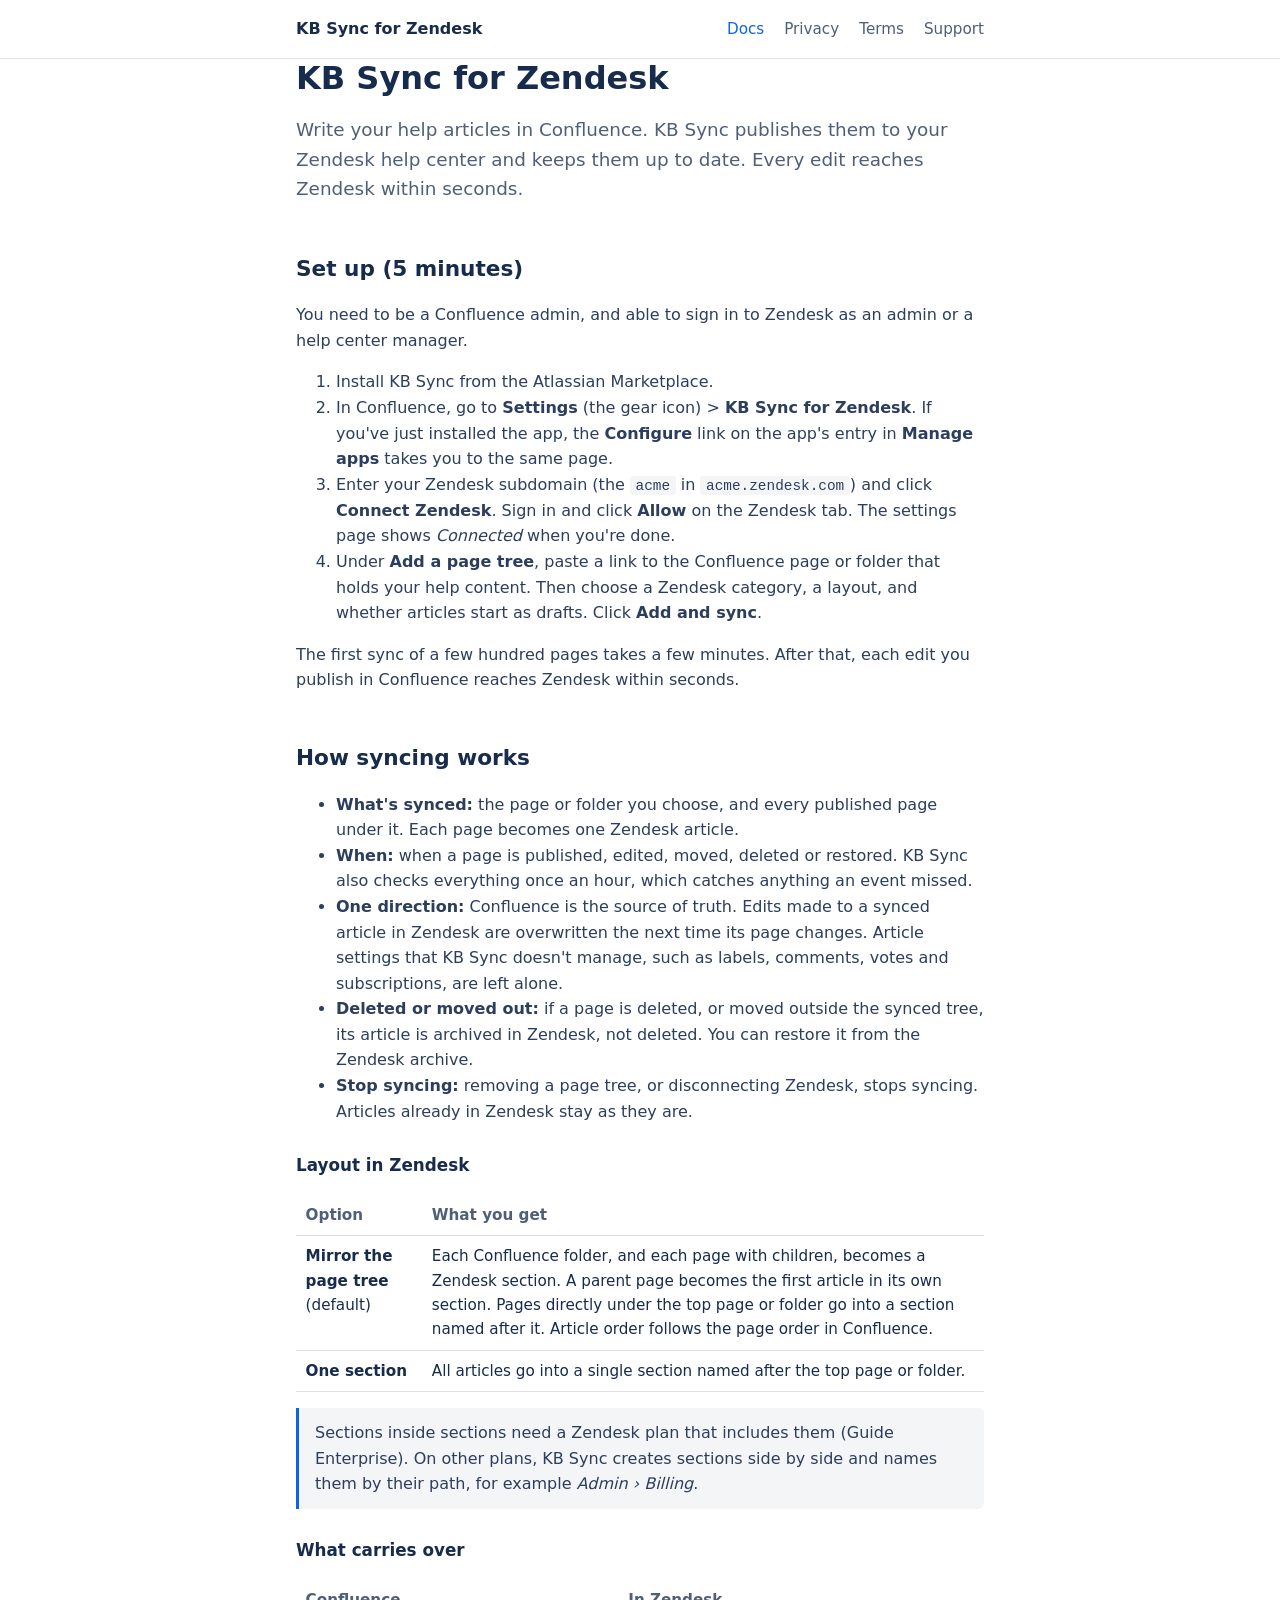
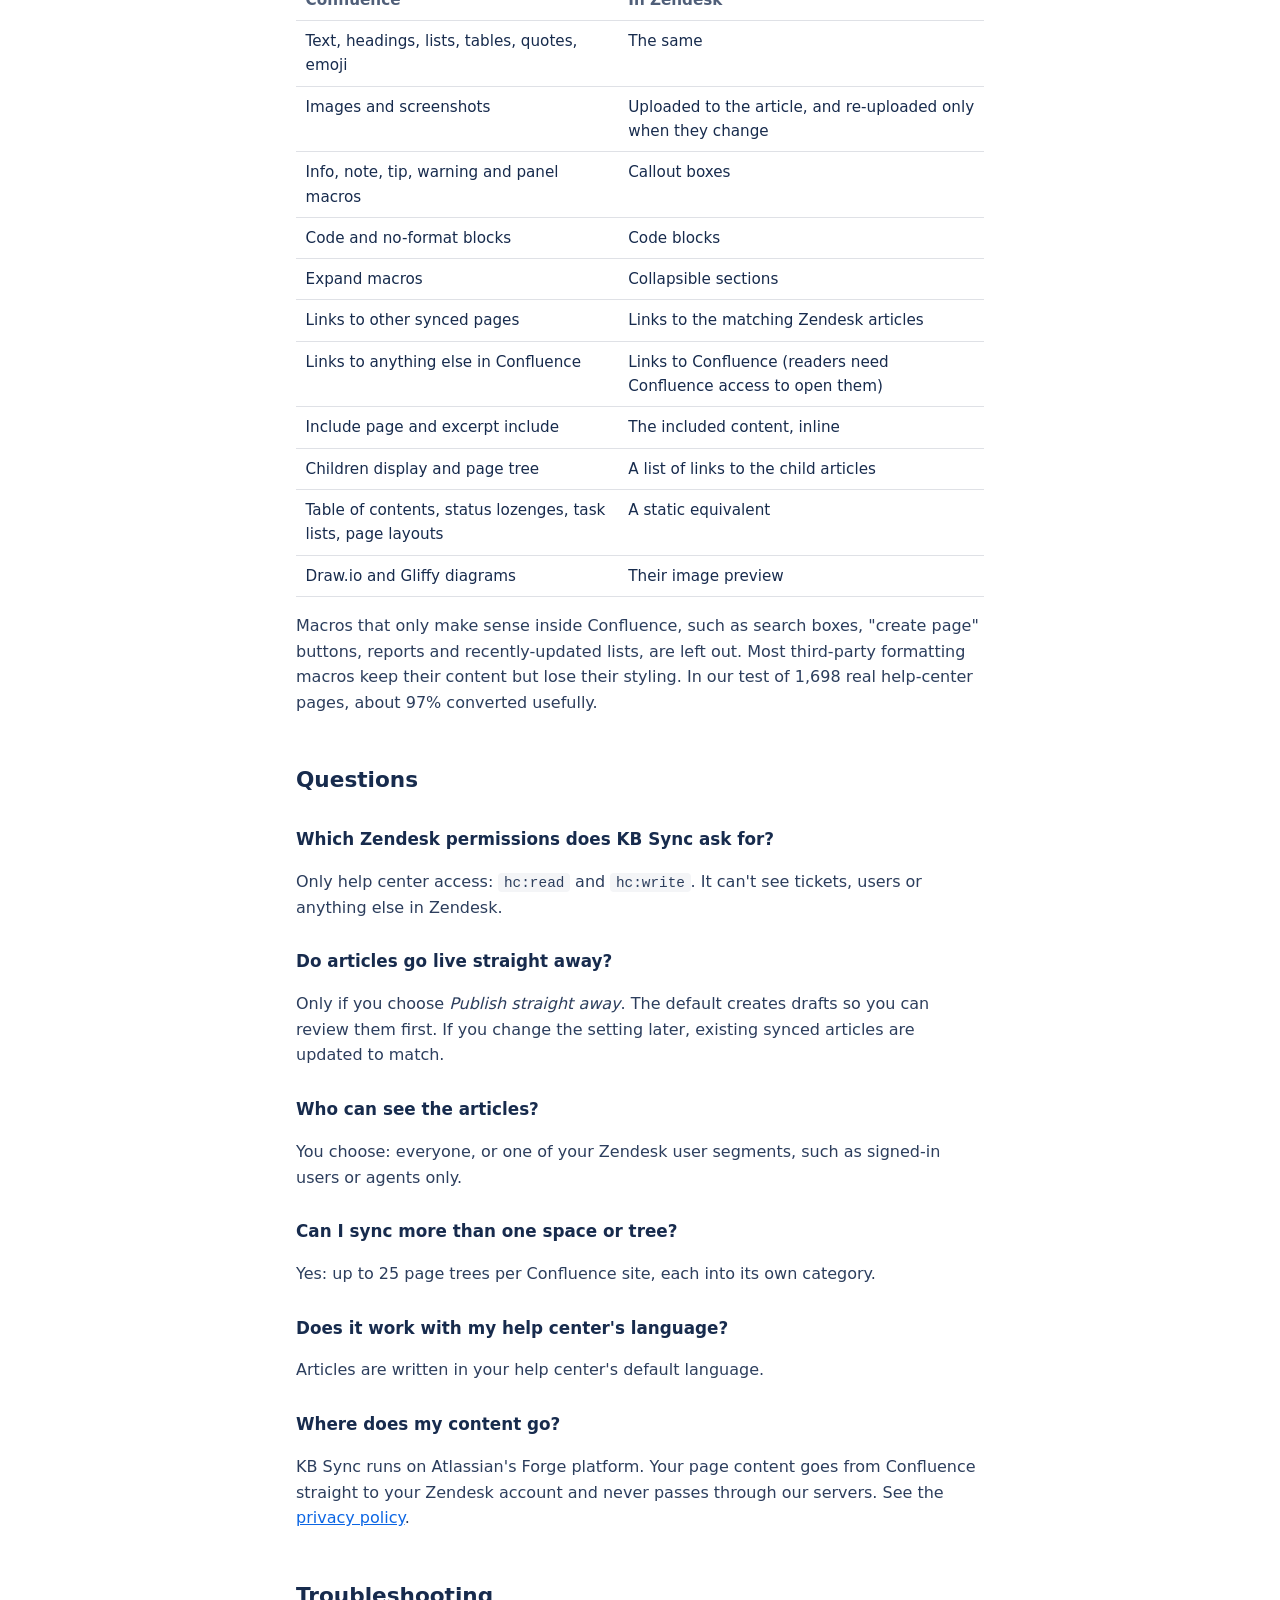
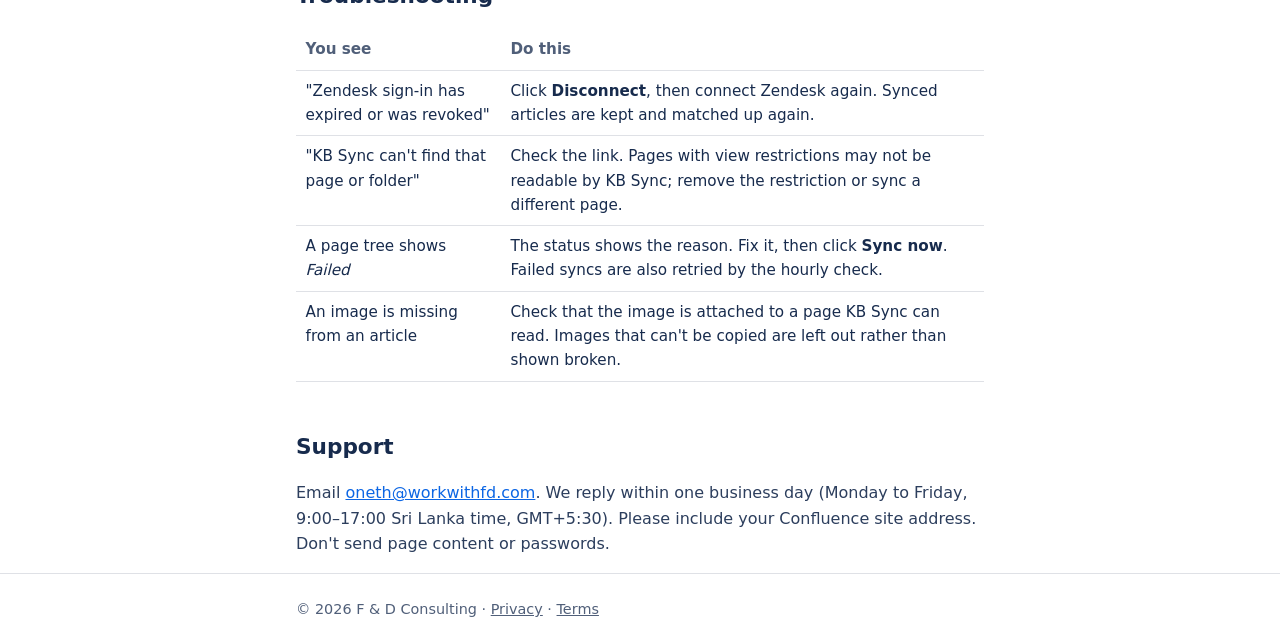
==== index.html @ 0a24b243 "KB Sync public pages: docs, privacy, terms, OAuth relay Co-Authored-By: Claude Opus 5.5 <noreply@ant" ====
<!doctype html>
<html lang="en">
<head>
<meta charset="utf-8">
<meta name="viewport" content="width=device-width,initial-scale=1">
<title>KB Sync for Zendesk: documentation</title>
<meta name="description" content="Publish Confluence pages to your Zendesk help center and keep them in sync automatically.">
<link rel="stylesheet" href="style.css">
</head>
<body>
<header><div class="wrap">
  <a class="brand" href="index.html">KB Sync for Zendesk</a>
  <nav><a href="index.html" aria-current="page">Docs</a><a href="privacy.html">Privacy</a><a href="terms.html">Terms</a><a href="#support">Support</a></nav>
</div></header>
<main class="wrap">
  <h1>KB Sync for Zendesk</h1>
  <p class="lede">Write your help articles in Confluence. KB Sync publishes them to your Zendesk help center and keeps them up to date. Every edit reaches Zendesk within seconds.</p>

  <h2 id="setup">Set up (5 minutes)</h2>
  <p>You need to be a Confluence admin, and able to sign in to Zendesk as an admin or a help center manager.</p>
  <ol>
    <li>Install KB Sync from the Atlassian Marketplace.</li>
    <li>In Confluence, go to <strong>Settings</strong> (the gear icon) &gt; <strong>KB Sync for Zendesk</strong>. If you've just installed the app, the <strong>Configure</strong> link on the app's entry in <strong>Manage apps</strong> takes you to the same page.</li>
    <li>Enter your Zendesk subdomain (the <code>acme</code> in <code>acme.zendesk.com</code>) and click <strong>Connect Zendesk</strong>. Sign in and click <strong>Allow</strong> on the Zendesk tab. The settings page shows <em>Connected</em> when you're done.</li>
    <li>Under <strong>Add a page tree</strong>, paste a link to the Confluence page or folder that holds your help content. Then choose a Zendesk category, a layout, and whether articles start as drafts. Click <strong>Add and sync</strong>.</li>
  </ol>
  <p>The first sync of a few hundred pages takes a few minutes. After that, each edit you publish in Confluence reaches Zendesk within seconds.</p>

  <h2 id="how">How syncing works</h2>
  <ul>
    <li><strong>What's synced:</strong> the page or folder you choose, and every published page under it. Each page becomes one Zendesk article.</li>
    <li><strong>When:</strong> when a page is published, edited, moved, deleted or restored. KB Sync also checks everything once an hour, which catches anything an event missed.</li>
    <li><strong>One direction:</strong> Confluence is the source of truth. Edits made to a synced article in Zendesk are overwritten the next time its page changes. Article settings that KB Sync doesn't manage, such as labels, comments, votes and subscriptions, are left alone.</li>
    <li><strong>Deleted or moved out:</strong> if a page is deleted, or moved outside the synced tree, its article is archived in Zendesk, not deleted. You can restore it from the Zendesk archive.</li>
    <li><strong>Stop syncing:</strong> removing a page tree, or disconnecting Zendesk, stops syncing. Articles already in Zendesk stay as they are.</li>
  </ul>

  <h3 id="layout">Layout in Zendesk</h3>
  <table>
    <tr><th>Option</th><th>What you get</th></tr>
    <tr><td><strong>Mirror the page tree</strong> (default)</td><td>Each Confluence folder, and each page with children, becomes a Zendesk section. A parent page becomes the first article in its own section. Pages directly under the top page or folder go into a section named after it. Article order follows the page order in Confluence.</td></tr>
    <tr><td><strong>One section</strong></td><td>All articles go into a single section named after the top page or folder.</td></tr>
  </table>
  <p class="note">Sections inside sections need a Zendesk plan that includes them (Guide Enterprise). On other plans, KB Sync creates sections side by side and names them by their path, for example <em>Admin › Billing</em>.</p>

  <h3 id="content">What carries over</h3>
  <table>
    <tr><th>Confluence</th><th>In Zendesk</th></tr>
    <tr><td>Text, headings, lists, tables, quotes, emoji</td><td>The same</td></tr>
    <tr><td>Images and screenshots</td><td>Uploaded to the article, and re-uploaded only when they change</td></tr>
    <tr><td>Info, note, tip, warning and panel macros</td><td>Callout boxes</td></tr>
    <tr><td>Code and no-format blocks</td><td>Code blocks</td></tr>
    <tr><td>Expand macros</td><td>Collapsible sections</td></tr>
    <tr><td>Links to other synced pages</td><td>Links to the matching Zendesk articles</td></tr>
    <tr><td>Links to anything else in Confluence</td><td>Links to Confluence (readers need Confluence access to open them)</td></tr>
    <tr><td>Include page and excerpt include</td><td>The included content, inline</td></tr>
    <tr><td>Children display and page tree</td><td>A list of links to the child articles</td></tr>
    <tr><td>Table of contents, status lozenges, task lists, page layouts</td><td>A static equivalent</td></tr>
    <tr><td>Draw.io and Gliffy diagrams</td><td>Their image preview</td></tr>
  </table>
  <p>Macros that only make sense inside Confluence, such as search boxes, "create page" buttons, reports and recently-updated lists, are left out. Most third-party formatting macros keep their content but lose their styling. In our test of 1,698 real help-center pages, about 97% converted usefully.</p>

  <h2 id="faq">Questions</h2>
  <h3>Which Zendesk permissions does KB Sync ask for?</h3>
  <p>Only help center access: <code>hc:read</code> and <code>hc:write</code>. It can't see tickets, users or anything else in Zendesk.</p>
  <h3>Do articles go live straight away?</h3>
  <p>Only if you choose <em>Publish straight away</em>. The default creates drafts so you can review them first. If you change the setting later, existing synced articles are updated to match.</p>
  <h3>Who can see the articles?</h3>
  <p>You choose: everyone, or one of your Zendesk user segments, such as signed-in users or agents only.</p>
  <h3>Can I sync more than one space or tree?</h3>
  <p>Yes: up to 25 page trees per Confluence site, each into its own category.</p>
  <h3>Does it work with my help center's language?</h3>
  <p>Articles are written in your help center's default language.</p>
  <h3>Where does my content go?</h3>
  <p>KB Sync runs on Atlassian's Forge platform. Your page content goes from Confluence straight to your Zendesk account and never passes through our servers. See the <a href="privacy.html">privacy policy</a>.</p>

  <h2 id="troubleshooting">Troubleshooting</h2>
  <table>
    <tr><th>You see</th><th>Do this</th></tr>
    <tr><td>"Zendesk sign-in has expired or was revoked"</td><td>Click <strong>Disconnect</strong>, then connect Zendesk again. Synced articles are kept and matched up again.</td></tr>
    <tr><td>"KB Sync can't find that page or folder"</td><td>Check the link. Pages with view restrictions may not be readable by KB Sync; remove the restriction or sync a different page.</td></tr>
    <tr><td>A page tree shows <em>Failed</em></td><td>The status shows the reason. Fix it, then click <strong>Sync now</strong>. Failed syncs are also retried by the hourly check.</td></tr>
    <tr><td>An image is missing from an article</td><td>Check that the image is attached to a page KB Sync can read. Images that can't be copied are left out rather than shown broken.</td></tr>
  </table>

  <h2 id="support">Support</h2>
  <p>Email <a href="mailto:oneth@workwithfd.com">oneth@workwithfd.com</a>. We reply within one business day (Monday to Friday, 9:00–17:00 Sri Lanka time, GMT+5:30). Please include your Confluence site address. Don't send page content or passwords.</p>
</main>
<footer><div class="wrap">© 2026 F &amp; D Consulting · <a href="privacy.html">Privacy</a> · <a href="terms.html">Terms</a></div></footer>
</body>
</html>
---- style.css ----
:root { --ink: #172b4d; --muted: #505f79; --line: #dfe1e6; --accent: #0c66e4; --soft: #f4f5f7; }
* { box-sizing: border-box; }
body { margin: 0; font: 16px/1.6 system-ui, -apple-system, "Segoe UI", Roboto, sans-serif; color: var(--ink); }
header { border-bottom: 1px solid var(--line); }
header .wrap { display: flex; align-items: center; justify-content: space-between; gap: 1rem; padding-block: 1rem; }
header a.brand { font-weight: 700; color: var(--ink); text-decoration: none; }
nav a { color: var(--muted); text-decoration: none; margin-left: 1.25rem; font-size: .95rem; }
nav a:hover, nav a[aria-current] { color: var(--accent); }
.wrap { max-width: 46rem; margin: 0 auto; padding: 0 1.5rem; }
main { padding-block: 2.5rem 4rem; }
h1 { font-size: 2rem; line-height: 1.2; margin: 0 0 .75rem; }
h2 { font-size: 1.35rem; margin: 2.5rem 0 .75rem; padding-top: .5rem; }
h3 { font-size: 1.05rem; margin: 1.75rem 0 .5rem; }
p, li { color: #2c3e5d; }
.lede { font-size: 1.15rem; color: var(--muted); }
a { color: var(--accent); }
code { background: var(--soft); padding: .1rem .35rem; border-radius: 4px; font-size: .9em; }
table { border-collapse: collapse; width: 100%; margin: 1rem 0; font-size: .95rem; }
th, td { text-align: left; padding: .5rem .6rem; border-bottom: 1px solid var(--line); vertical-align: top; }
th { color: var(--muted); font-weight: 600; }
.note { background: var(--soft); border-left: 3px solid var(--accent); padding: .75rem 1rem; border-radius: 0 6px 6px 0; }
footer { border-top: 1px solid var(--line); color: var(--muted); font-size: .9rem; padding-block: 1.5rem; }
footer a { color: var(--muted); }
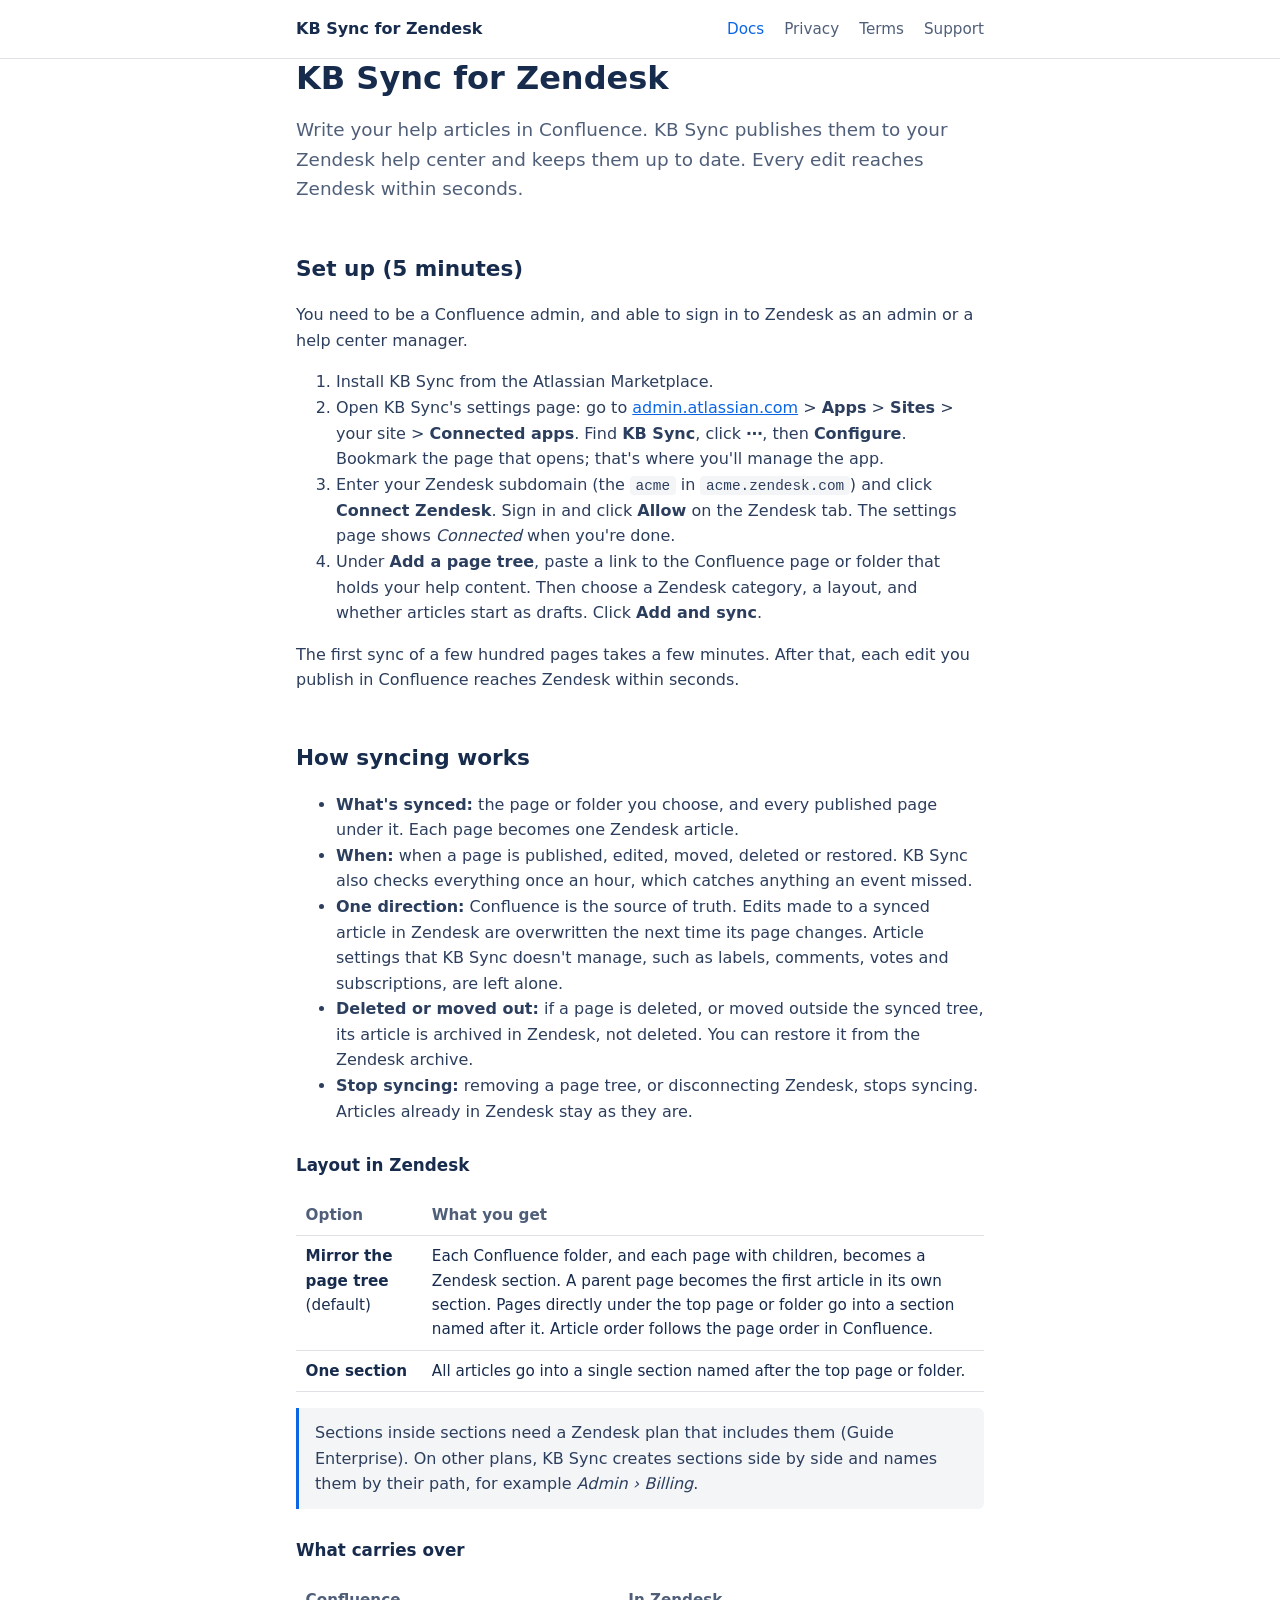
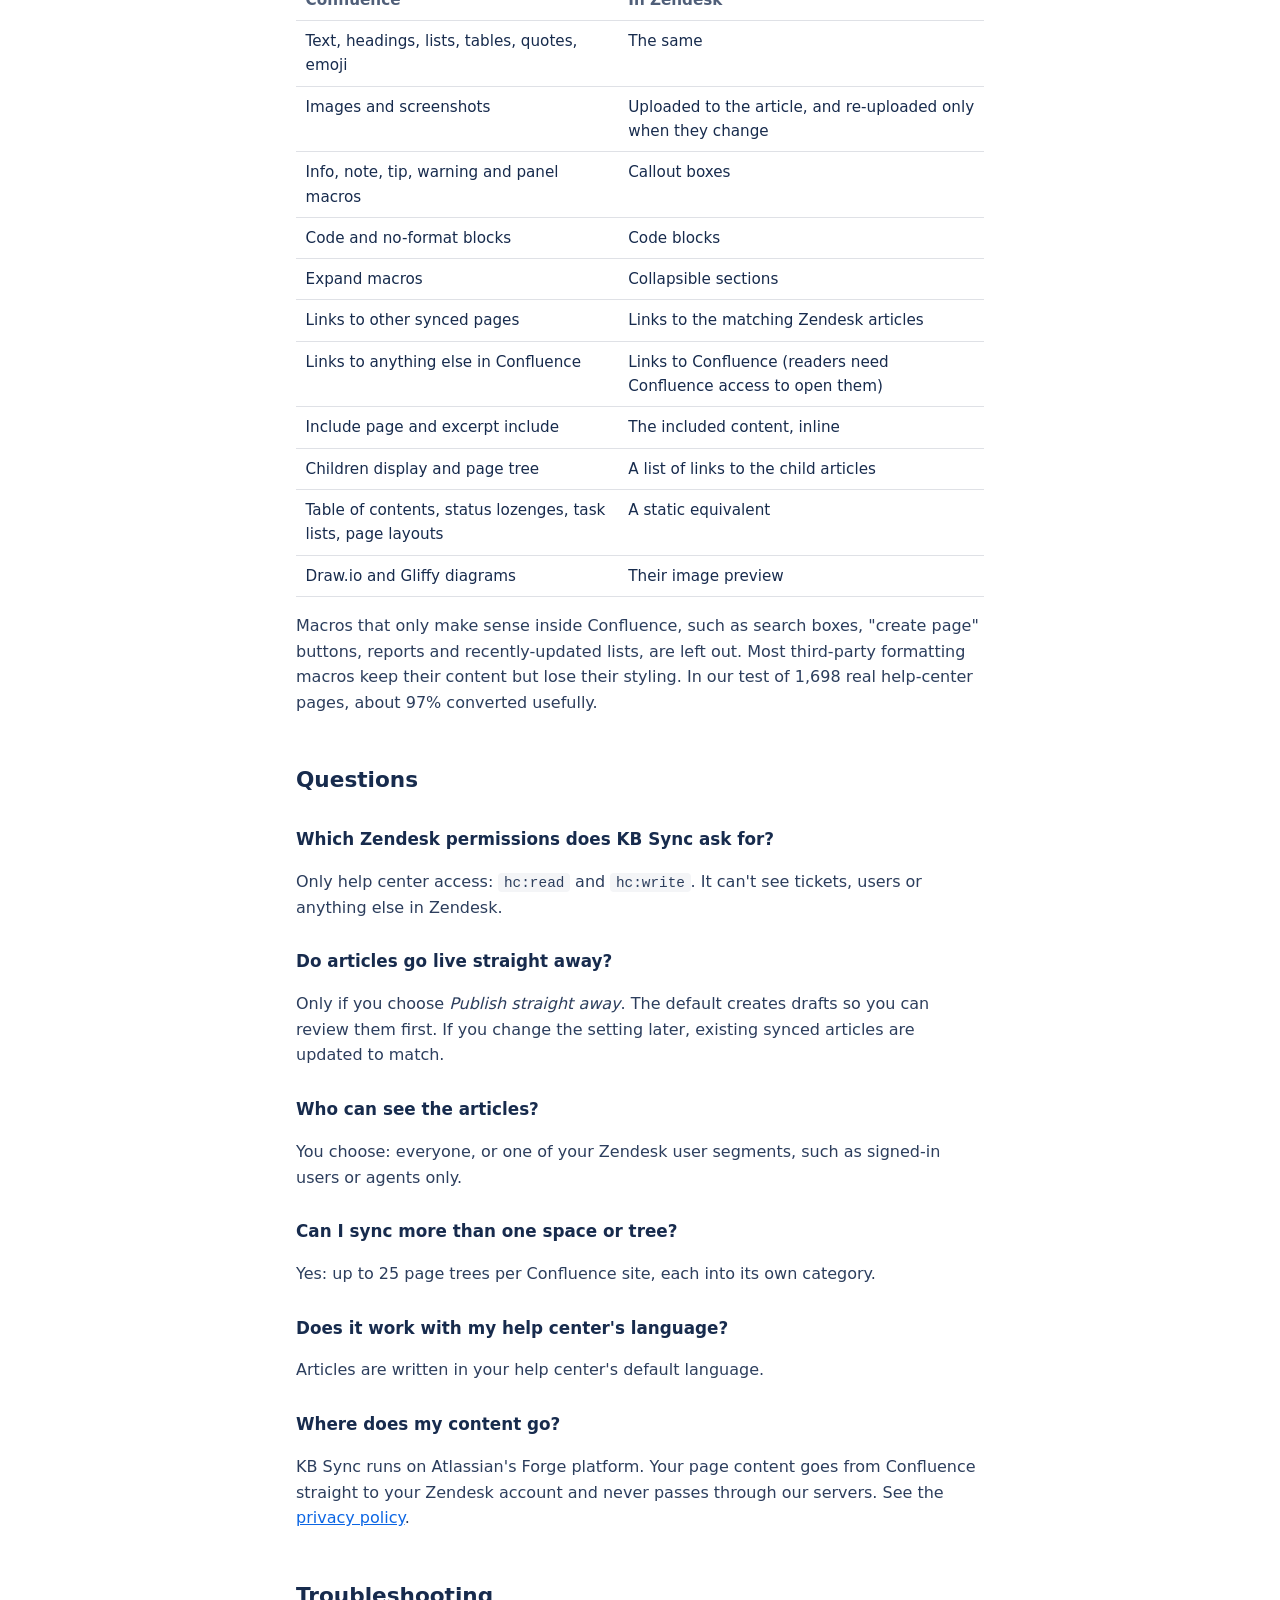
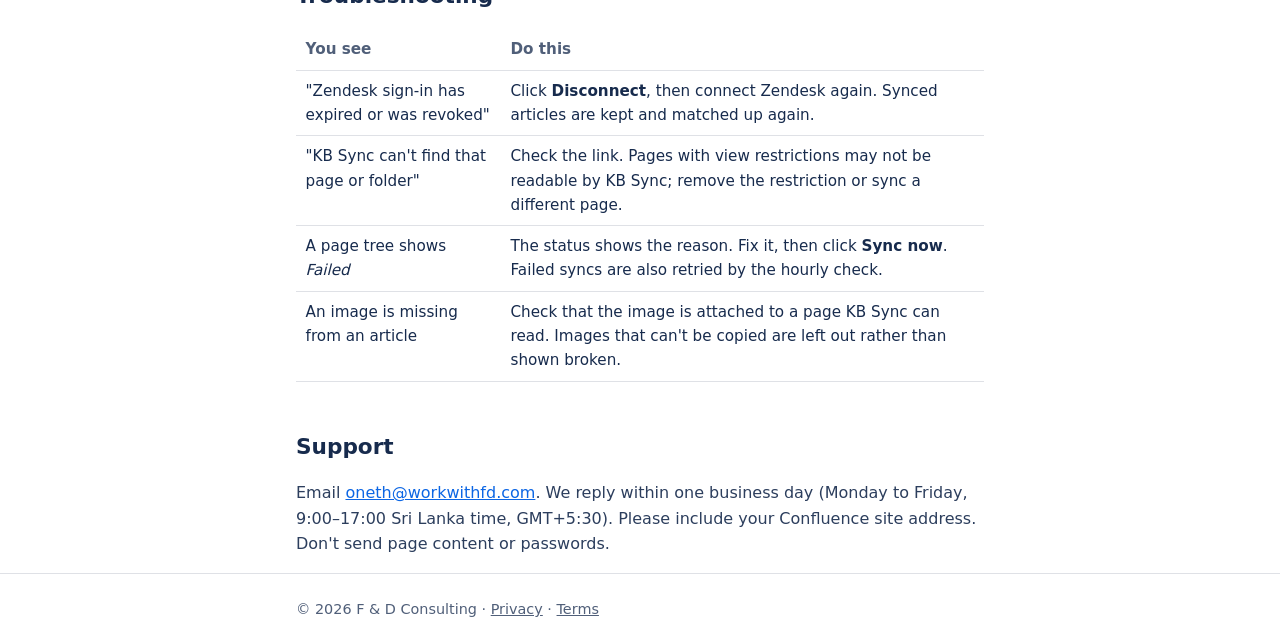
==== commit e9318427: "Docs: how to open the settings page (Connected apps > Configure) Co-Authored-By: Claude Opus 5.5 <no" ====
--- a/index.html
+++ b/index.html
@@ -20,7 +20,7 @@
   <p>You need to be a Confluence admin, and able to sign in to Zendesk as an admin or a help center manager.</p>
   <ol>
     <li>Install KB Sync from the Atlassian Marketplace.</li>
-    <li>In Confluence, go to <strong>Settings</strong> (the gear icon) &gt; <strong>KB Sync for Zendesk</strong>. If you've just installed the app, the <strong>Configure</strong> link on the app's entry in <strong>Manage apps</strong> takes you to the same page.</li>
+    <li>Open KB Sync's settings page: go to <a href="https://admin.atlassian.com">admin.atlassian.com</a> &gt; <strong>Apps</strong> &gt; <strong>Sites</strong> &gt; your site &gt; <strong>Connected apps</strong>. Find <strong>KB Sync</strong>, click <strong>⋯</strong>, then <strong>Configure</strong>. Bookmark the page that opens; that's where you'll manage the app.</li>
     <li>Enter your Zendesk subdomain (the <code>acme</code> in <code>acme.zendesk.com</code>) and click <strong>Connect Zendesk</strong>. Sign in and click <strong>Allow</strong> on the Zendesk tab. The settings page shows <em>Connected</em> when you're done.</li>
     <li>Under <strong>Add a page tree</strong>, paste a link to the Confluence page or folder that holds your help content. Then choose a Zendesk category, a layout, and whether articles start as drafts. Click <strong>Add and sync</strong>.</li>
   </ol>
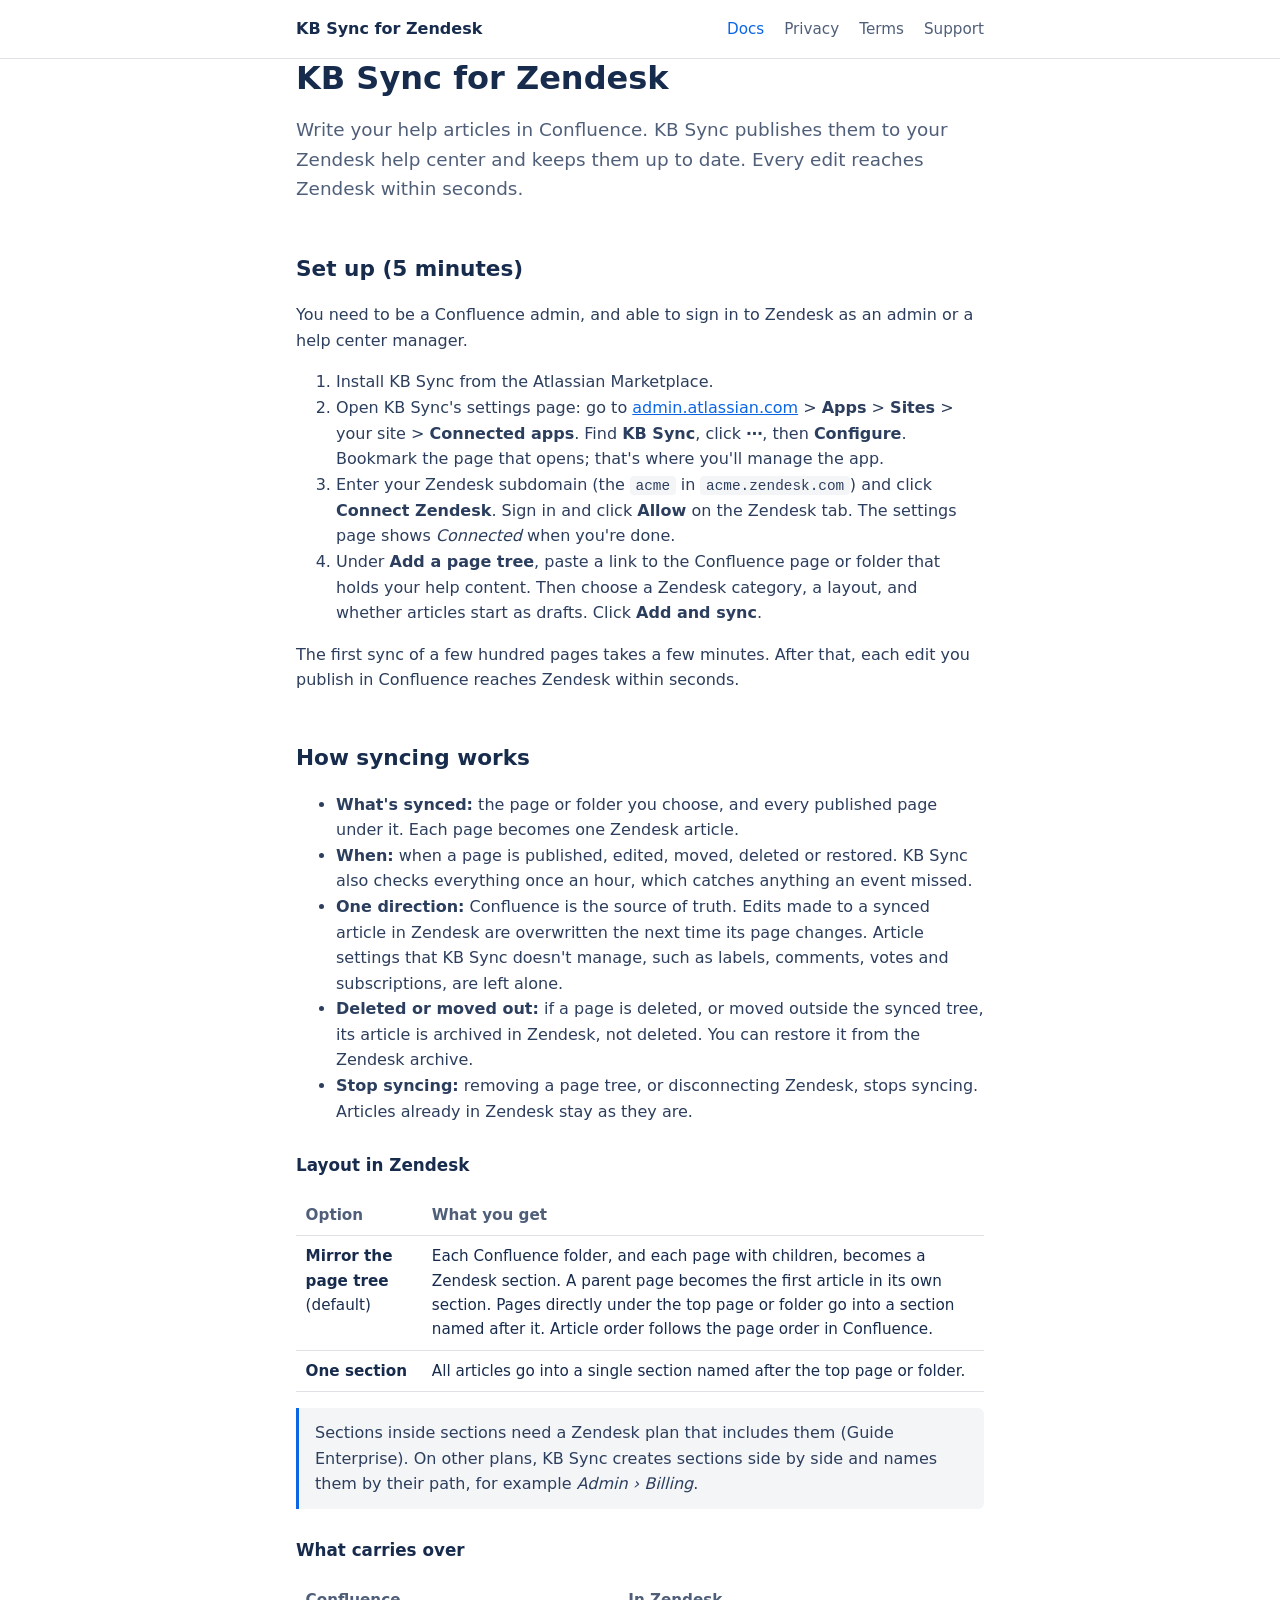
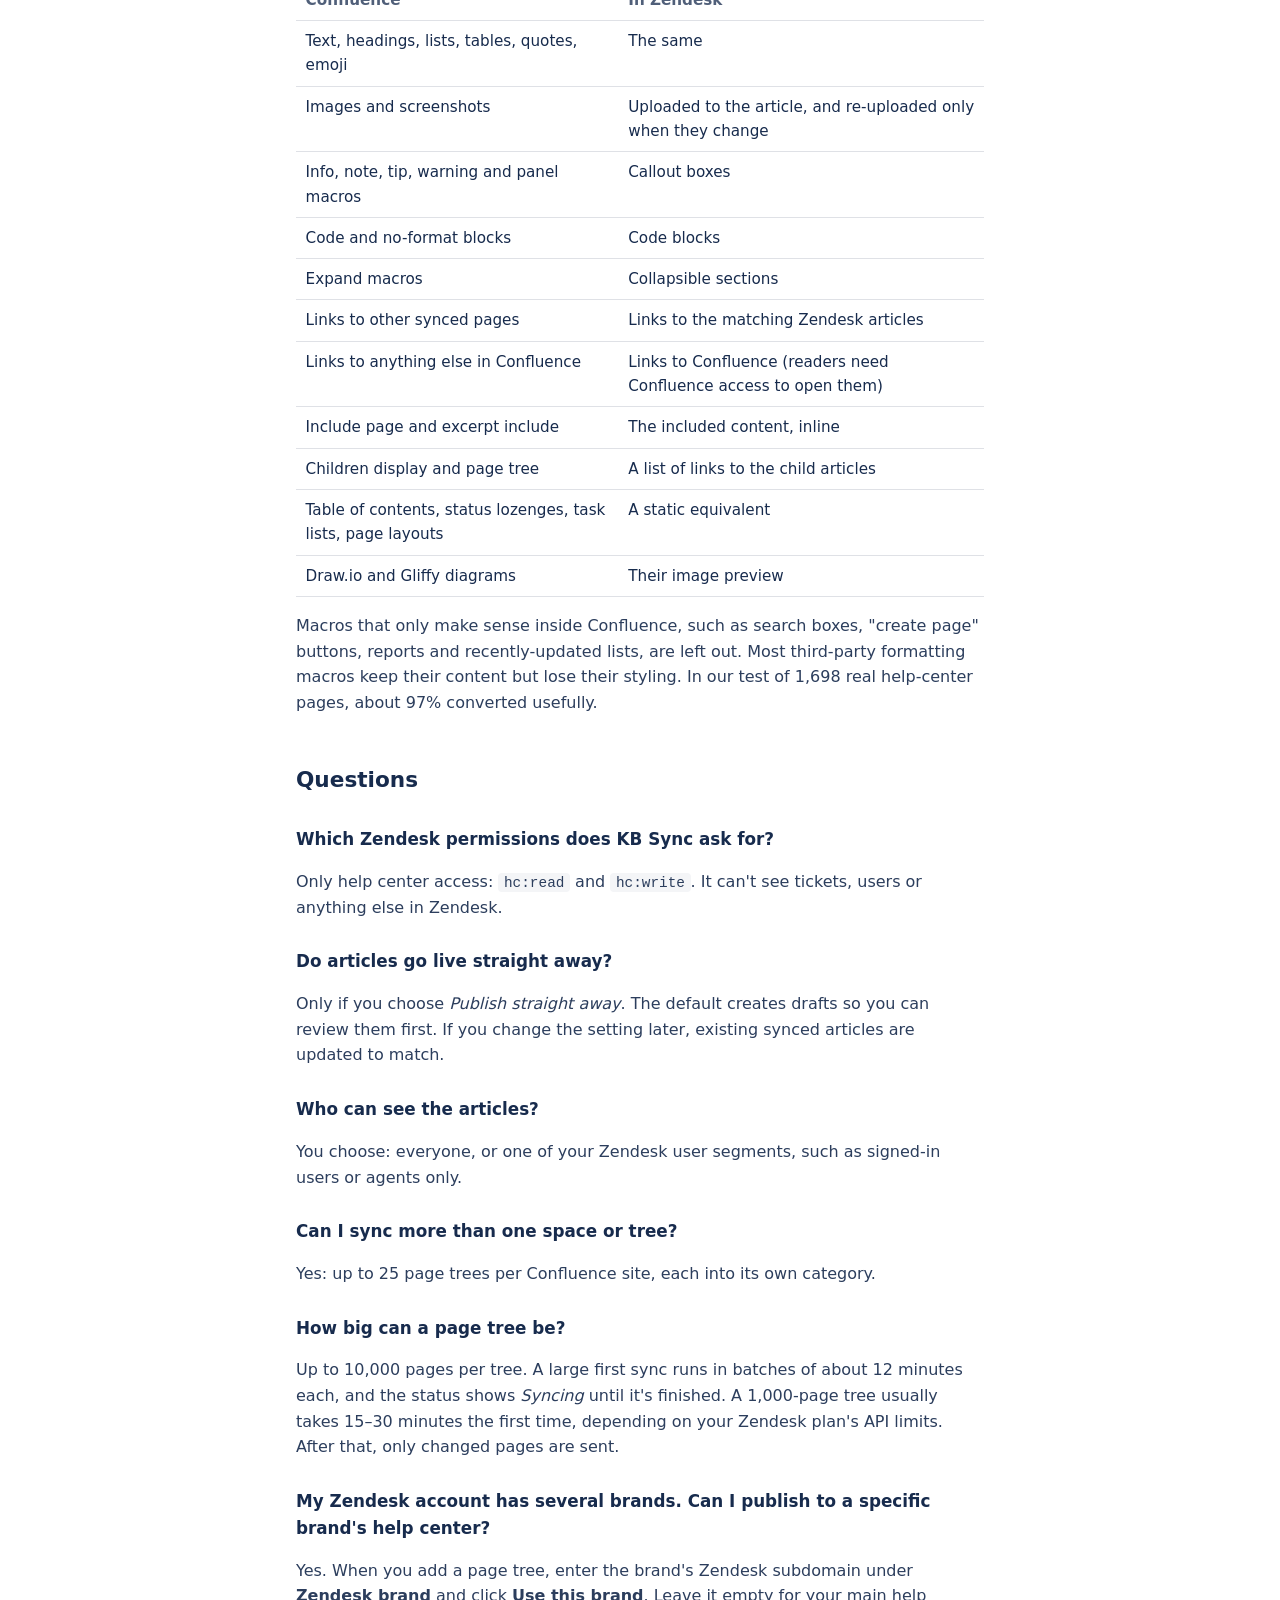
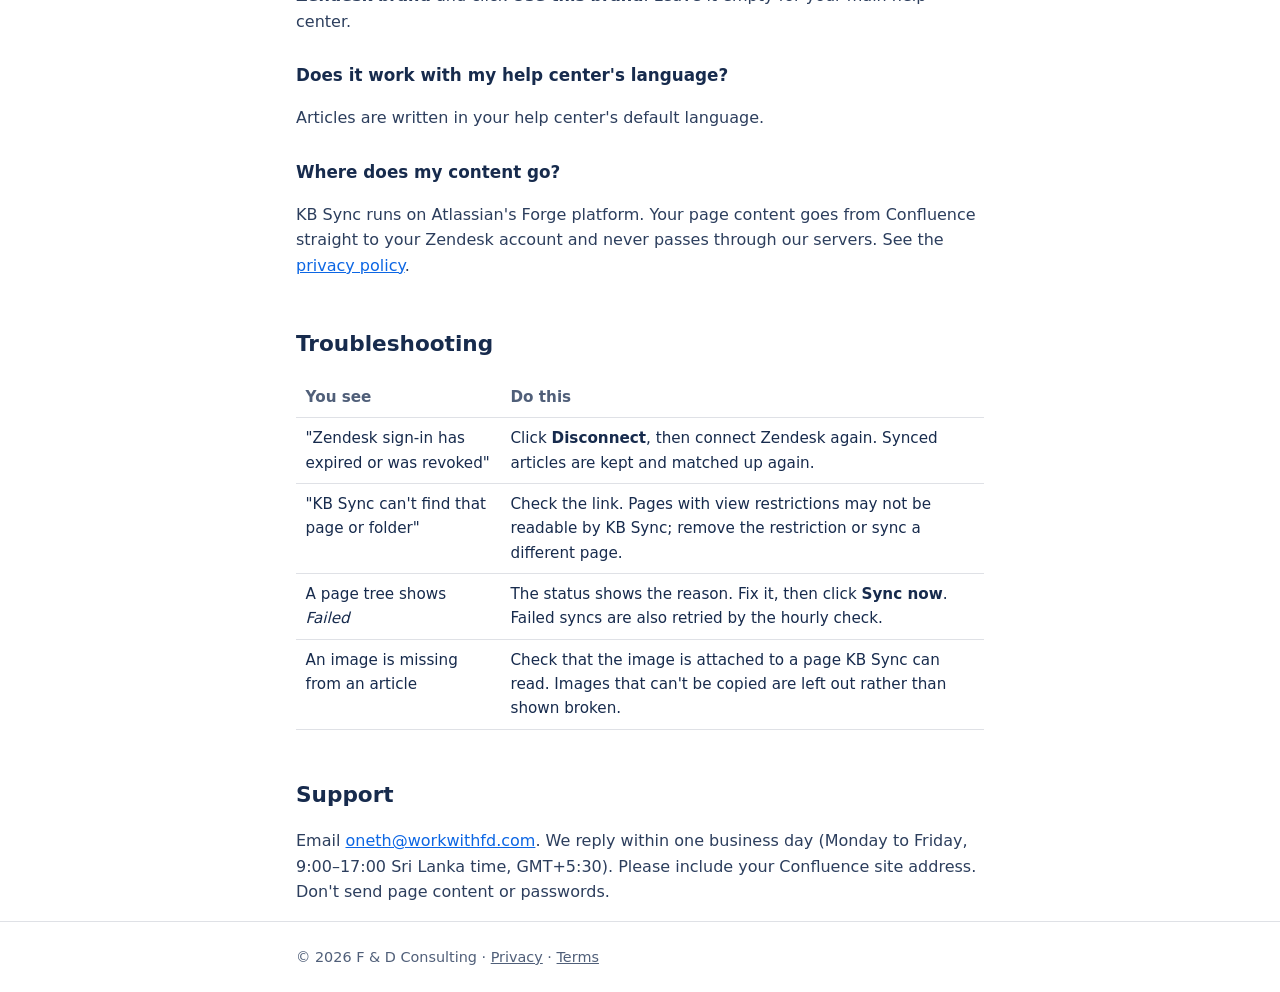
==== commit cd37625e: "Docs: limits and multi-brand Co-Authored-By: Claude Opus 5.5 <noreply@anthropic.com>" ====
--- a/index.html
+++ b/index.html
@@ -69,6 +69,10 @@
   <p>You choose: everyone, or one of your Zendesk user segments, such as signed-in users or agents only.</p>
   <h3>Can I sync more than one space or tree?</h3>
   <p>Yes: up to 25 page trees per Confluence site, each into its own category.</p>
+  <h3>How big can a page tree be?</h3>
+  <p>Up to 10,000 pages per tree. A large first sync runs in batches of about 12 minutes each, and the status shows <em>Syncing</em> until it's finished. A 1,000-page tree usually takes 15–30 minutes the first time, depending on your Zendesk plan's API limits. After that, only changed pages are sent.</p>
+  <h3>My Zendesk account has several brands. Can I publish to a specific brand's help center?</h3>
+  <p>Yes. When you add a page tree, enter the brand's Zendesk subdomain under <strong>Zendesk brand</strong> and click <strong>Use this brand</strong>. Leave it empty for your main help center.</p>
   <h3>Does it work with my help center's language?</h3>
   <p>Articles are written in your help center's default language.</p>
   <h3>Where does my content go?</h3>
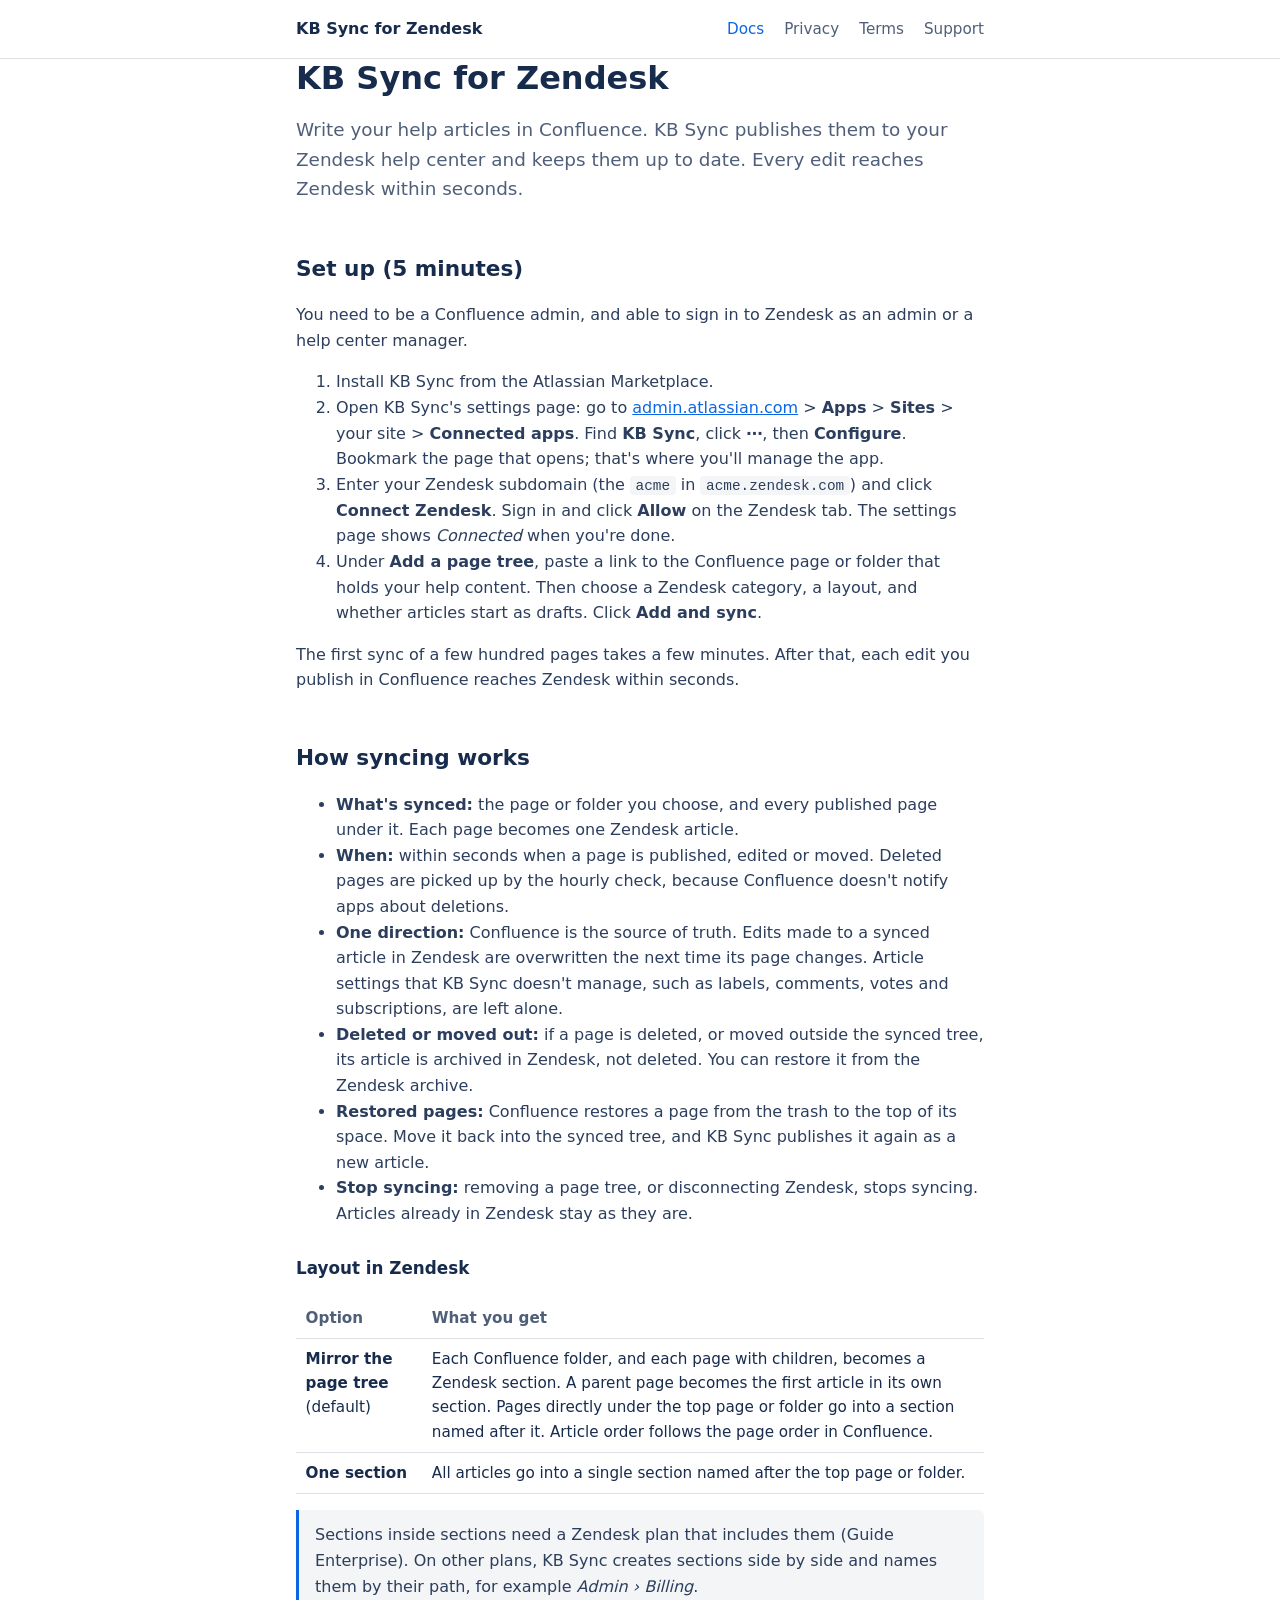
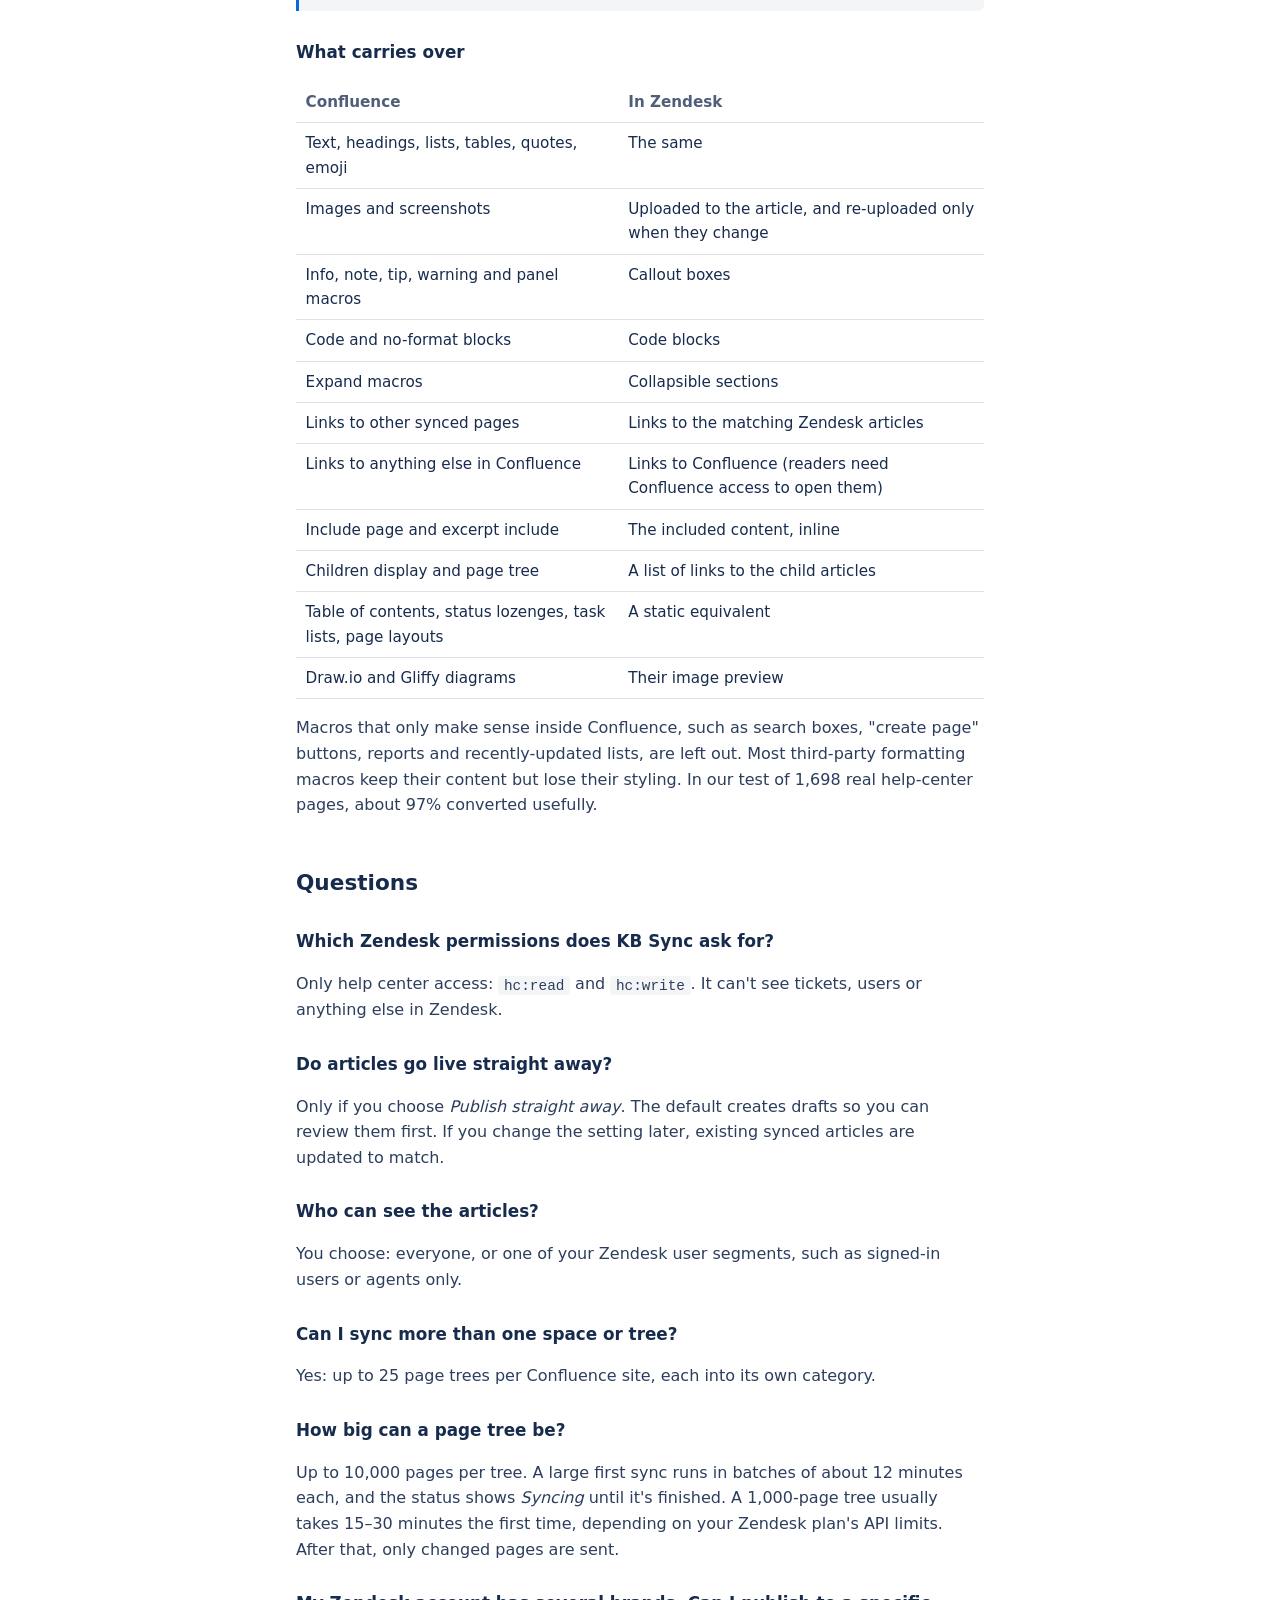
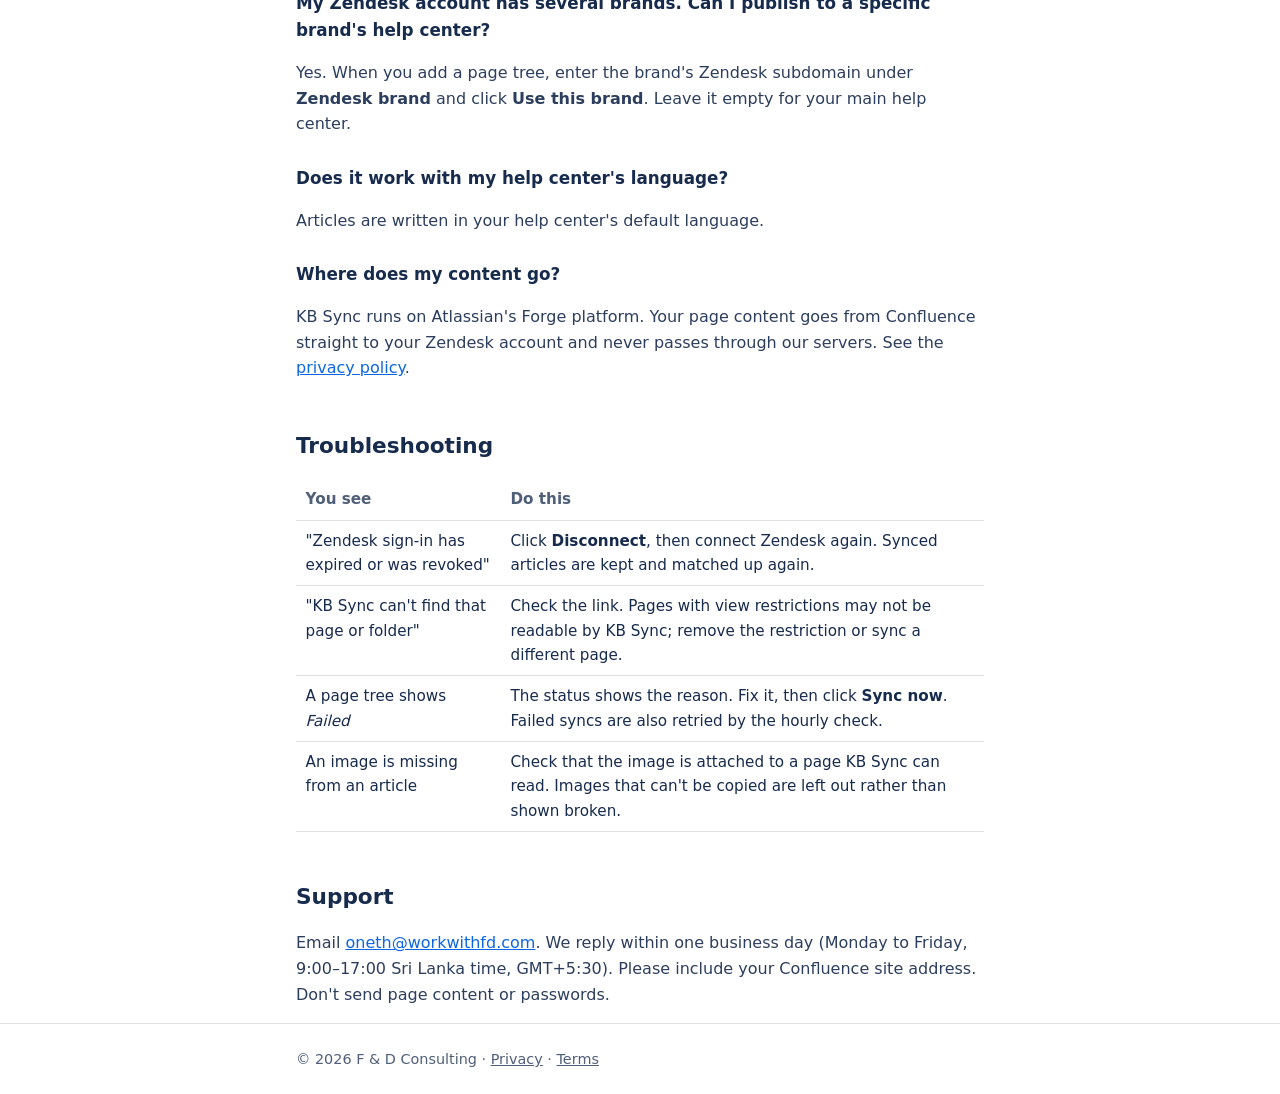
==== commit 10d8a01f: "Docs: how deletes and restores are handled Co-Authored-By: Claude Opus 5.5 <noreply@anthropic.com>" ====
--- a/index.html
+++ b/index.html
@@ -29,9 +29,10 @@
   <h2 id="how">How syncing works</h2>
   <ul>
     <li><strong>What's synced:</strong> the page or folder you choose, and every published page under it. Each page becomes one Zendesk article.</li>
-    <li><strong>When:</strong> when a page is published, edited, moved, deleted or restored. KB Sync also checks everything once an hour, which catches anything an event missed.</li>
+    <li><strong>When:</strong> within seconds when a page is published, edited or moved. Deleted pages are picked up by the hourly check, because Confluence doesn't notify apps about deletions.</li>
     <li><strong>One direction:</strong> Confluence is the source of truth. Edits made to a synced article in Zendesk are overwritten the next time its page changes. Article settings that KB Sync doesn't manage, such as labels, comments, votes and subscriptions, are left alone.</li>
     <li><strong>Deleted or moved out:</strong> if a page is deleted, or moved outside the synced tree, its article is archived in Zendesk, not deleted. You can restore it from the Zendesk archive.</li>
+    <li><strong>Restored pages:</strong> Confluence restores a page from the trash to the top of its space. Move it back into the synced tree, and KB Sync publishes it again as a new article.</li>
     <li><strong>Stop syncing:</strong> removing a page tree, or disconnecting Zendesk, stops syncing. Articles already in Zendesk stay as they are.</li>
   </ul>
 
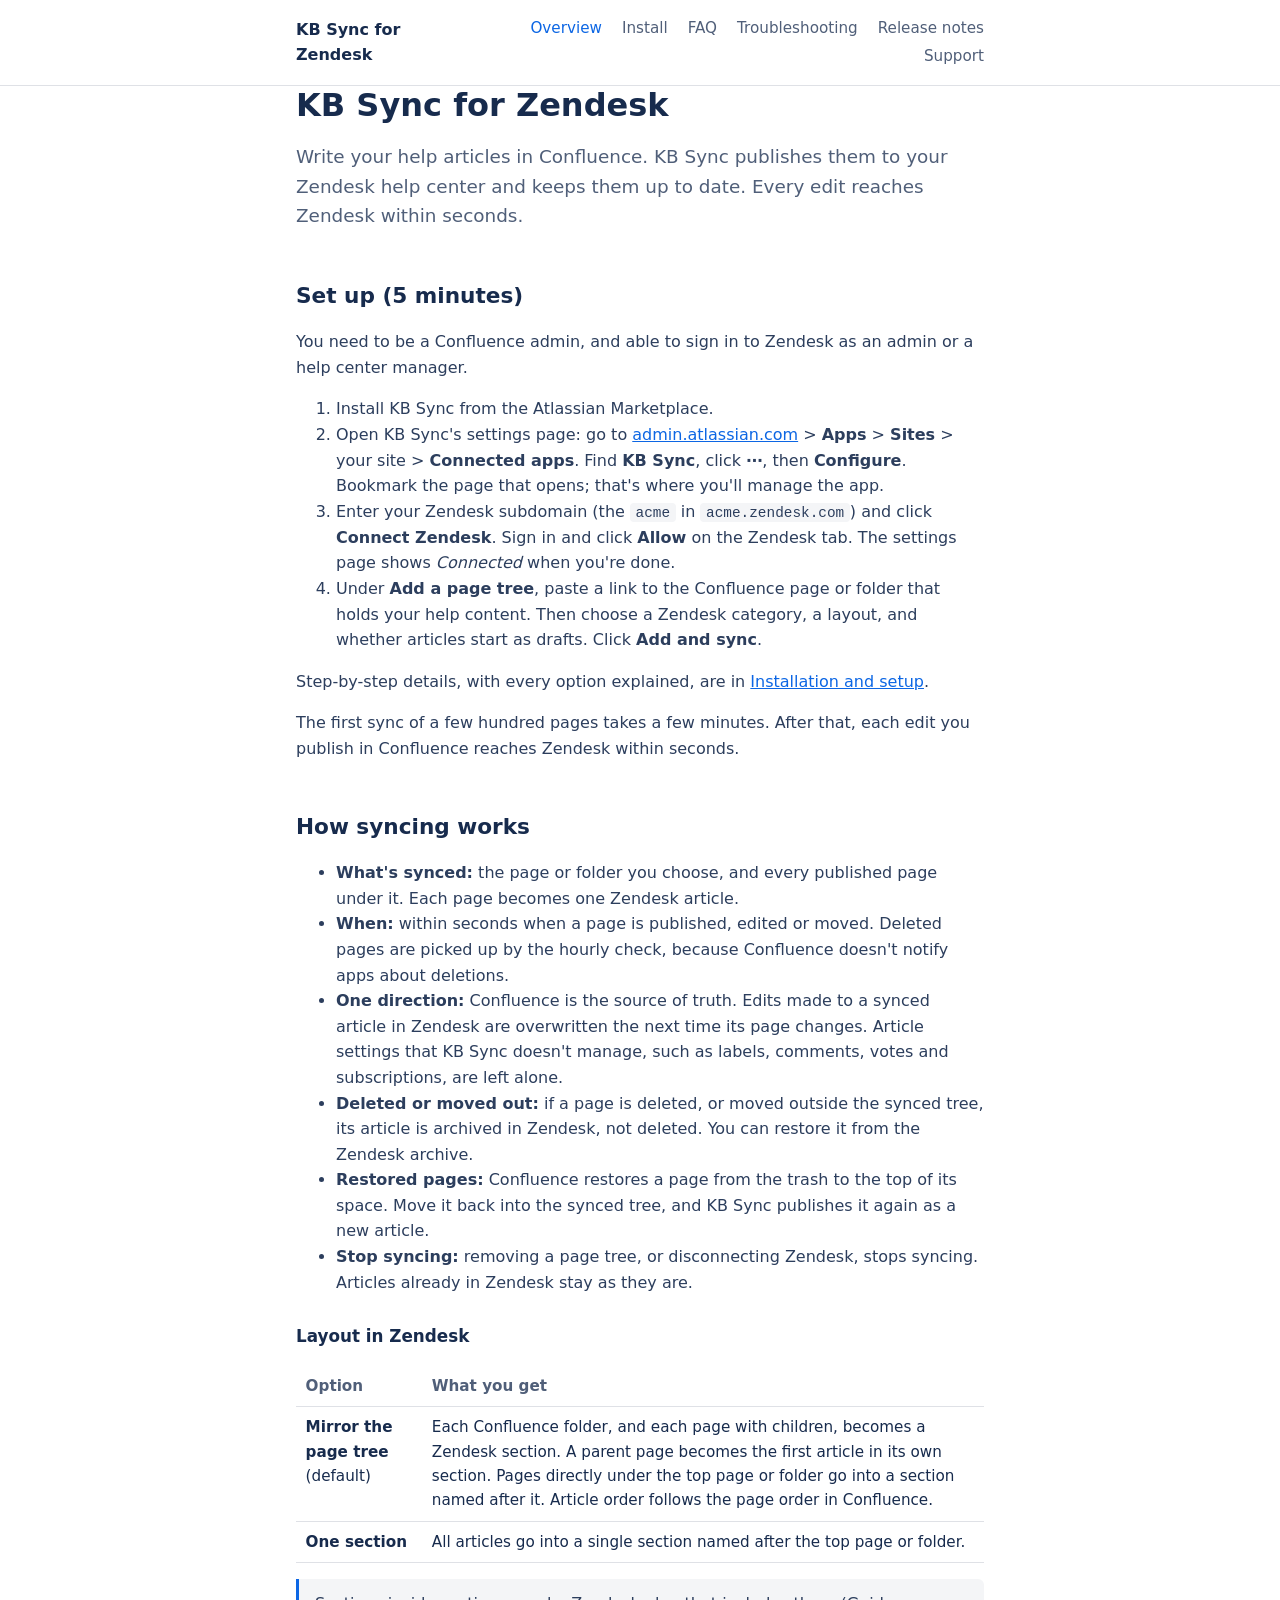
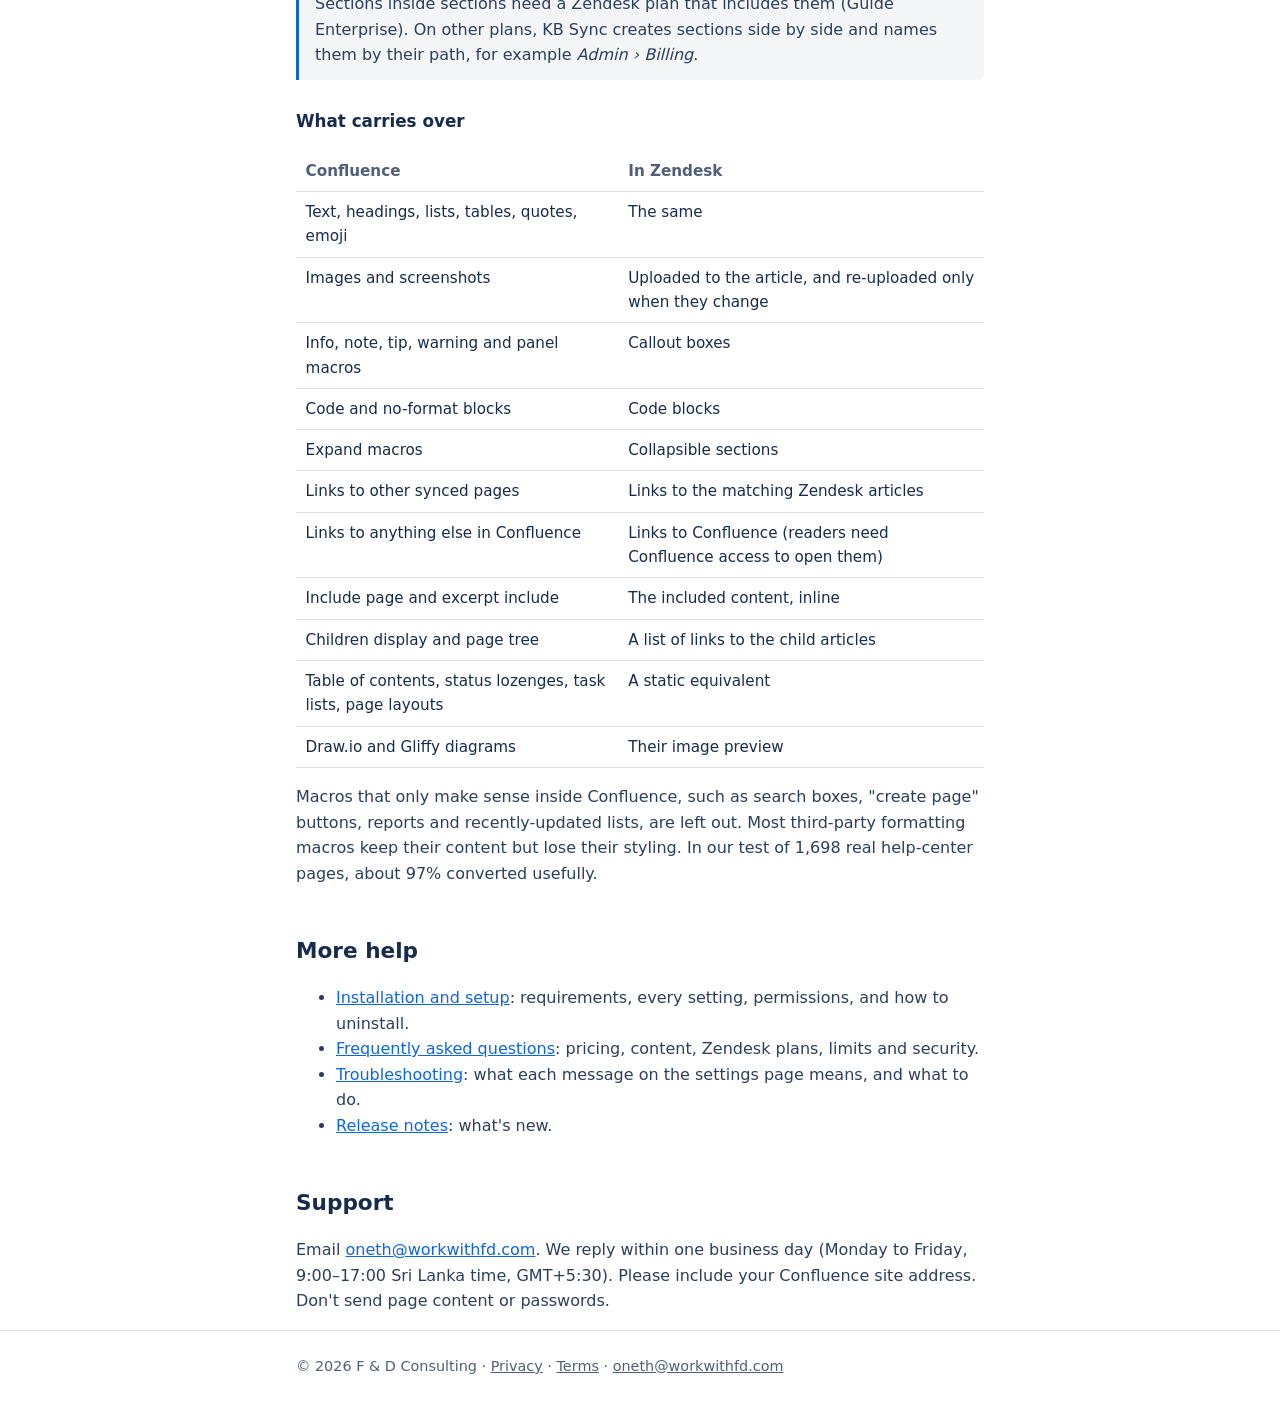
==== commit 1ac7b940: "Docs: installation, FAQ, troubleshooting and release notes pages Co-Authored-By: Claude Opus 5.5 <no" ====
--- a/index.html
+++ b/index.html
@@ -10,7 +10,7 @@
 <body>
 <header><div class="wrap">
   <a class="brand" href="index.html">KB Sync for Zendesk</a>
-  <nav><a href="index.html" aria-current="page">Docs</a><a href="privacy.html">Privacy</a><a href="terms.html">Terms</a><a href="#support">Support</a></nav>
+  <nav><a href="index.html" aria-current="page">Overview</a><a href="install.html">Install</a><a href="faq.html">FAQ</a><a href="troubleshooting.html">Troubleshooting</a><a href="release-notes.html">Release notes</a><a href="index.html#support">Support</a></nav>
 </div></header>
 <main class="wrap">
   <h1>KB Sync for Zendesk</h1>
@@ -24,6 +24,7 @@
     <li>Enter your Zendesk subdomain (the <code>acme</code> in <code>acme.zendesk.com</code>) and click <strong>Connect Zendesk</strong>. Sign in and click <strong>Allow</strong> on the Zendesk tab. The settings page shows <em>Connected</em> when you're done.</li>
     <li>Under <strong>Add a page tree</strong>, paste a link to the Confluence page or folder that holds your help content. Then choose a Zendesk category, a layout, and whether articles start as drafts. Click <strong>Add and sync</strong>.</li>
   </ol>
+  <p>Step-by-step details, with every option explained, are in <a href="install.html">Installation and setup</a>.</p>
   <p>The first sync of a few hundred pages takes a few minutes. After that, each edit you publish in Confluence reaches Zendesk within seconds.</p>
 
   <h2 id="how">How syncing works</h2>
@@ -61,36 +62,17 @@
   </table>
   <p>Macros that only make sense inside Confluence, such as search boxes, "create page" buttons, reports and recently-updated lists, are left out. Most third-party formatting macros keep their content but lose their styling. In our test of 1,698 real help-center pages, about 97% converted usefully.</p>
 
-  <h2 id="faq">Questions</h2>
-  <h3>Which Zendesk permissions does KB Sync ask for?</h3>
-  <p>Only help center access: <code>hc:read</code> and <code>hc:write</code>. It can't see tickets, users or anything else in Zendesk.</p>
-  <h3>Do articles go live straight away?</h3>
-  <p>Only if you choose <em>Publish straight away</em>. The default creates drafts so you can review them first. If you change the setting later, existing synced articles are updated to match.</p>
-  <h3>Who can see the articles?</h3>
-  <p>You choose: everyone, or one of your Zendesk user segments, such as signed-in users or agents only.</p>
-  <h3>Can I sync more than one space or tree?</h3>
-  <p>Yes: up to 25 page trees per Confluence site, each into its own category.</p>
-  <h3>How big can a page tree be?</h3>
-  <p>Up to 10,000 pages per tree. A large first sync runs in batches of about 12 minutes each, and the status shows <em>Syncing</em> until it's finished. A 1,000-page tree usually takes 15–30 minutes the first time, depending on your Zendesk plan's API limits. After that, only changed pages are sent.</p>
-  <h3>My Zendesk account has several brands. Can I publish to a specific brand's help center?</h3>
-  <p>Yes. When you add a page tree, enter the brand's Zendesk subdomain under <strong>Zendesk brand</strong> and click <strong>Use this brand</strong>. Leave it empty for your main help center.</p>
-  <h3>Does it work with my help center's language?</h3>
-  <p>Articles are written in your help center's default language.</p>
-  <h3>Where does my content go?</h3>
-  <p>KB Sync runs on Atlassian's Forge platform. Your page content goes from Confluence straight to your Zendesk account and never passes through our servers. See the <a href="privacy.html">privacy policy</a>.</p>
-
-  <h2 id="troubleshooting">Troubleshooting</h2>
-  <table>
-    <tr><th>You see</th><th>Do this</th></tr>
-    <tr><td>"Zendesk sign-in has expired or was revoked"</td><td>Click <strong>Disconnect</strong>, then connect Zendesk again. Synced articles are kept and matched up again.</td></tr>
-    <tr><td>"KB Sync can't find that page or folder"</td><td>Check the link. Pages with view restrictions may not be readable by KB Sync; remove the restriction or sync a different page.</td></tr>
-    <tr><td>A page tree shows <em>Failed</em></td><td>The status shows the reason. Fix it, then click <strong>Sync now</strong>. Failed syncs are also retried by the hourly check.</td></tr>
-    <tr><td>An image is missing from an article</td><td>Check that the image is attached to a page KB Sync can read. Images that can't be copied are left out rather than shown broken.</td></tr>
-  </table>
+  <h2 id="more">More help</h2>
+  <ul>
+    <li><a href="install.html">Installation and setup</a>: requirements, every setting, permissions, and how to uninstall.</li>
+    <li><a href="faq.html">Frequently asked questions</a>: pricing, content, Zendesk plans, limits and security.</li>
+    <li><a href="troubleshooting.html">Troubleshooting</a>: what each message on the settings page means, and what to do.</li>
+    <li><a href="release-notes.html">Release notes</a>: what's new.</li>
+  </ul>
 
   <h2 id="support">Support</h2>
   <p>Email <a href="mailto:oneth@workwithfd.com">oneth@workwithfd.com</a>. We reply within one business day (Monday to Friday, 9:00–17:00 Sri Lanka time, GMT+5:30). Please include your Confluence site address. Don't send page content or passwords.</p>
 </main>
-<footer><div class="wrap">© 2026 F &amp; D Consulting · <a href="privacy.html">Privacy</a> · <a href="terms.html">Terms</a></div></footer>
+<footer><div class="wrap">© 2026 F &amp; D Consulting · <a href="privacy.html">Privacy</a> · <a href="terms.html">Terms</a> · <a href="mailto:oneth@workwithfd.com">oneth@workwithfd.com</a></div></footer>
 </body>
 </html>
--- a/style.css
+++ b/style.css
@@ -21,3 +21,5 @@
 .note { background: var(--soft); border-left: 3px solid var(--accent); padding: .75rem 1rem; border-radius: 0 6px 6px 0; }
 footer { border-top: 1px solid var(--line); color: var(--muted); font-size: .9rem; padding-block: 1.5rem; }
 footer a { color: var(--muted); }
+header nav { display: flex; flex-wrap: wrap; justify-content: flex-end; row-gap: .25rem; }
+@media (max-width: 640px) { header .wrap { flex-direction: column; align-items: flex-start; } nav a { margin: 0 1rem 0 0; } }
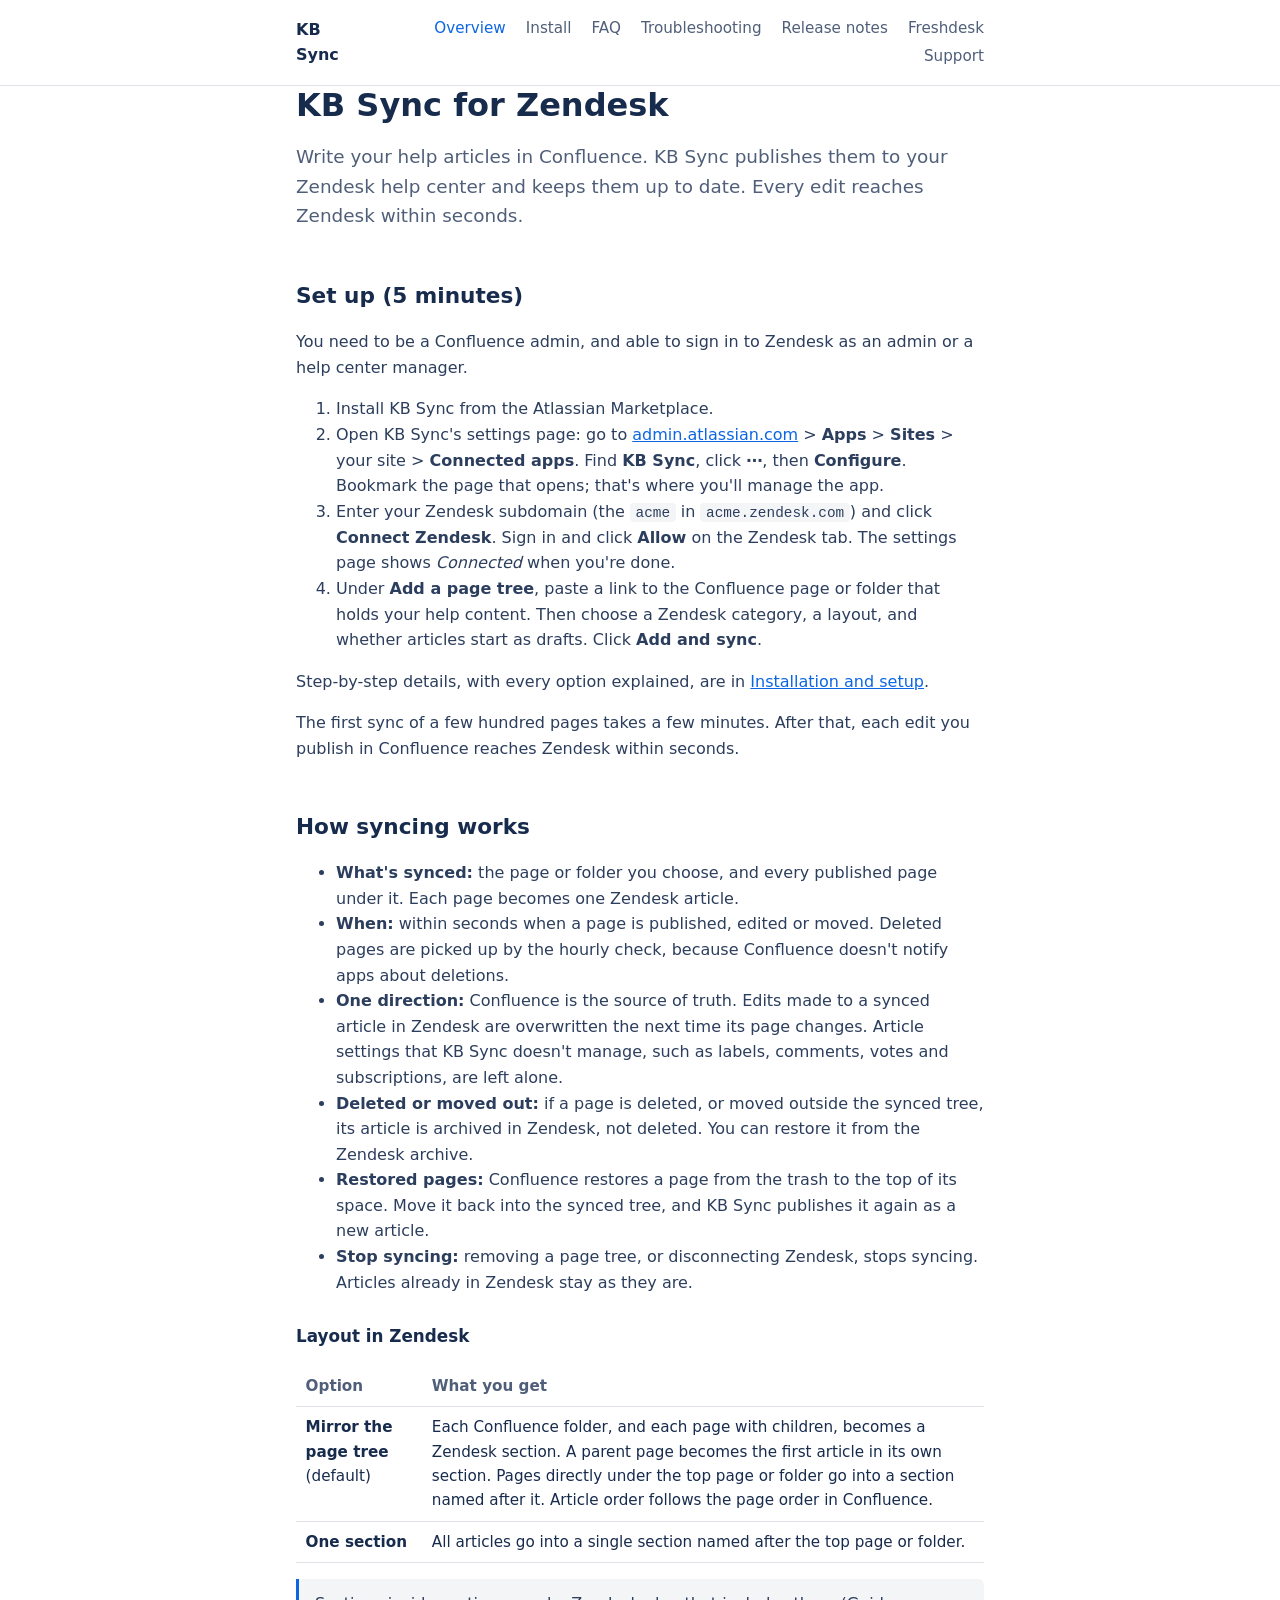
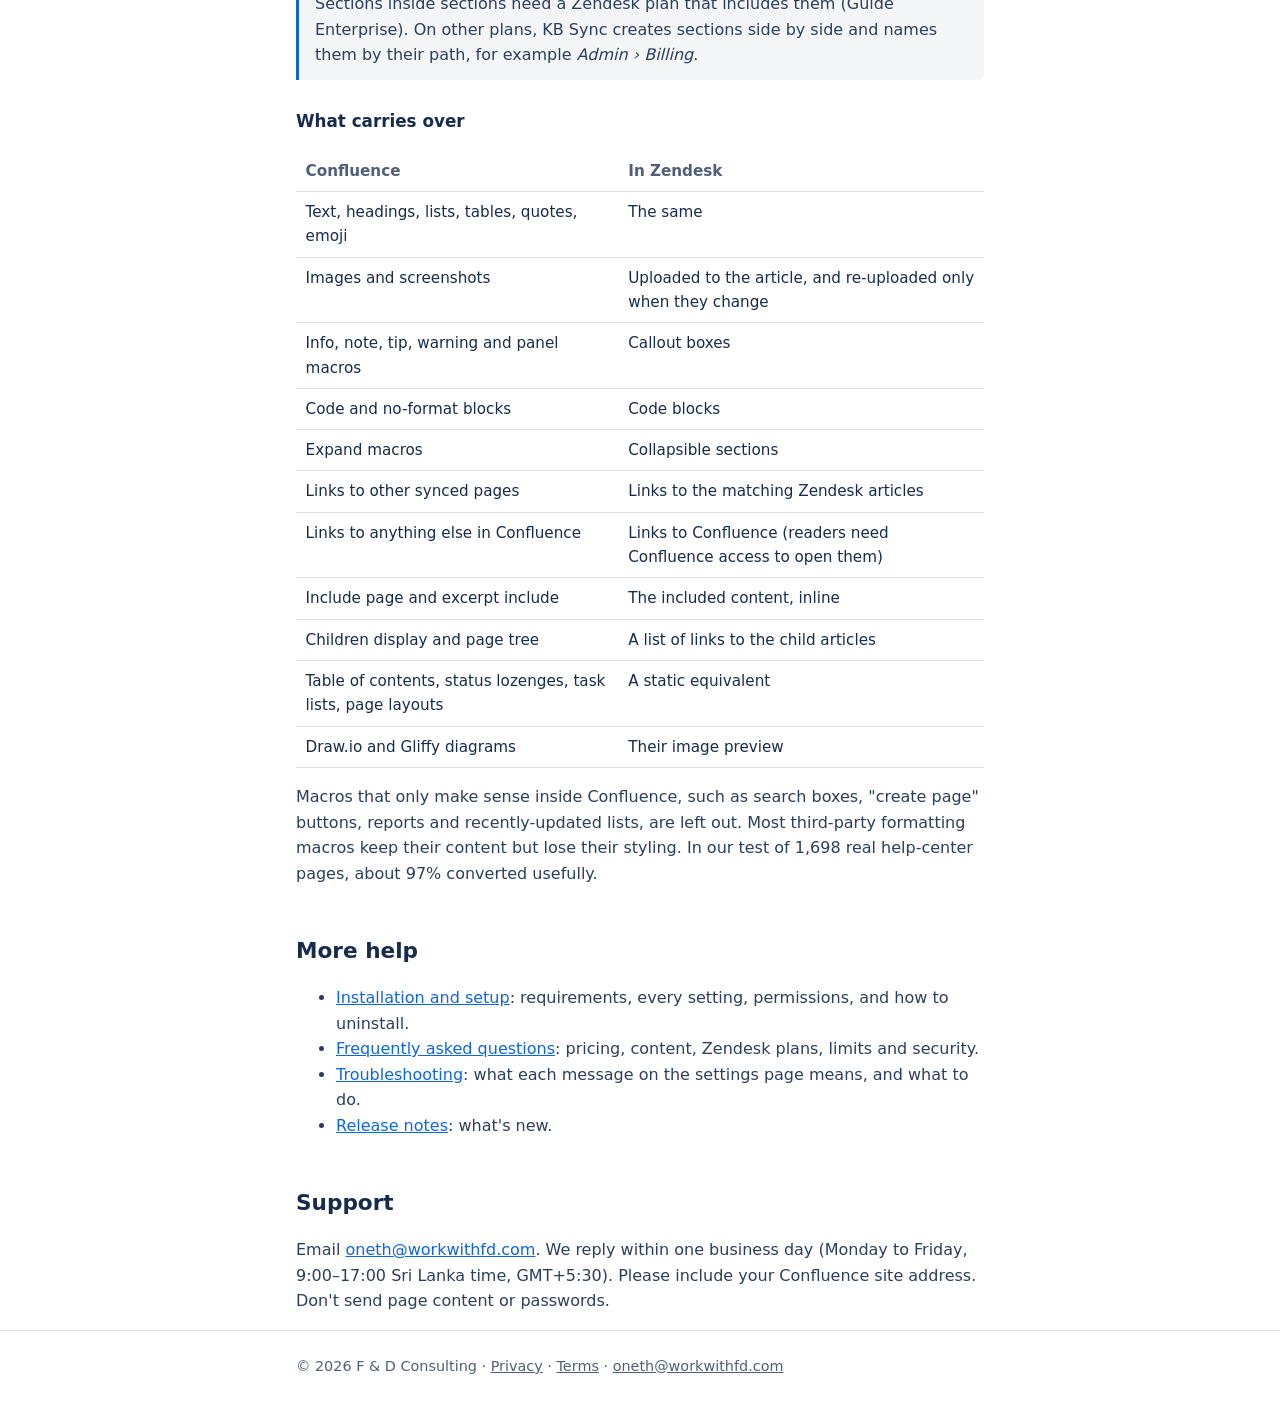
==== commit adbe5bda: "Docs: KB Sync for Freshdesk page; privacy and terms cover both apps Co-Authored-By: Claude Opus 5.5 " ====
--- a/index.html
+++ b/index.html
@@ -9,8 +9,8 @@
 </head>
 <body>
 <header><div class="wrap">
-  <a class="brand" href="index.html">KB Sync for Zendesk</a>
-  <nav><a href="index.html" aria-current="page">Overview</a><a href="install.html">Install</a><a href="faq.html">FAQ</a><a href="troubleshooting.html">Troubleshooting</a><a href="release-notes.html">Release notes</a><a href="index.html#support">Support</a></nav>
+  <a class="brand" href="index.html">KB Sync</a>
+  <nav><a href="index.html" aria-current="page">Overview</a><a href="install.html">Install</a><a href="faq.html">FAQ</a><a href="troubleshooting.html">Troubleshooting</a><a href="release-notes.html">Release notes</a><a href="freshdesk.html">Freshdesk</a><a href="index.html#support">Support</a></nav>
 </div></header>
 <main class="wrap">
   <h1>KB Sync for Zendesk</h1>
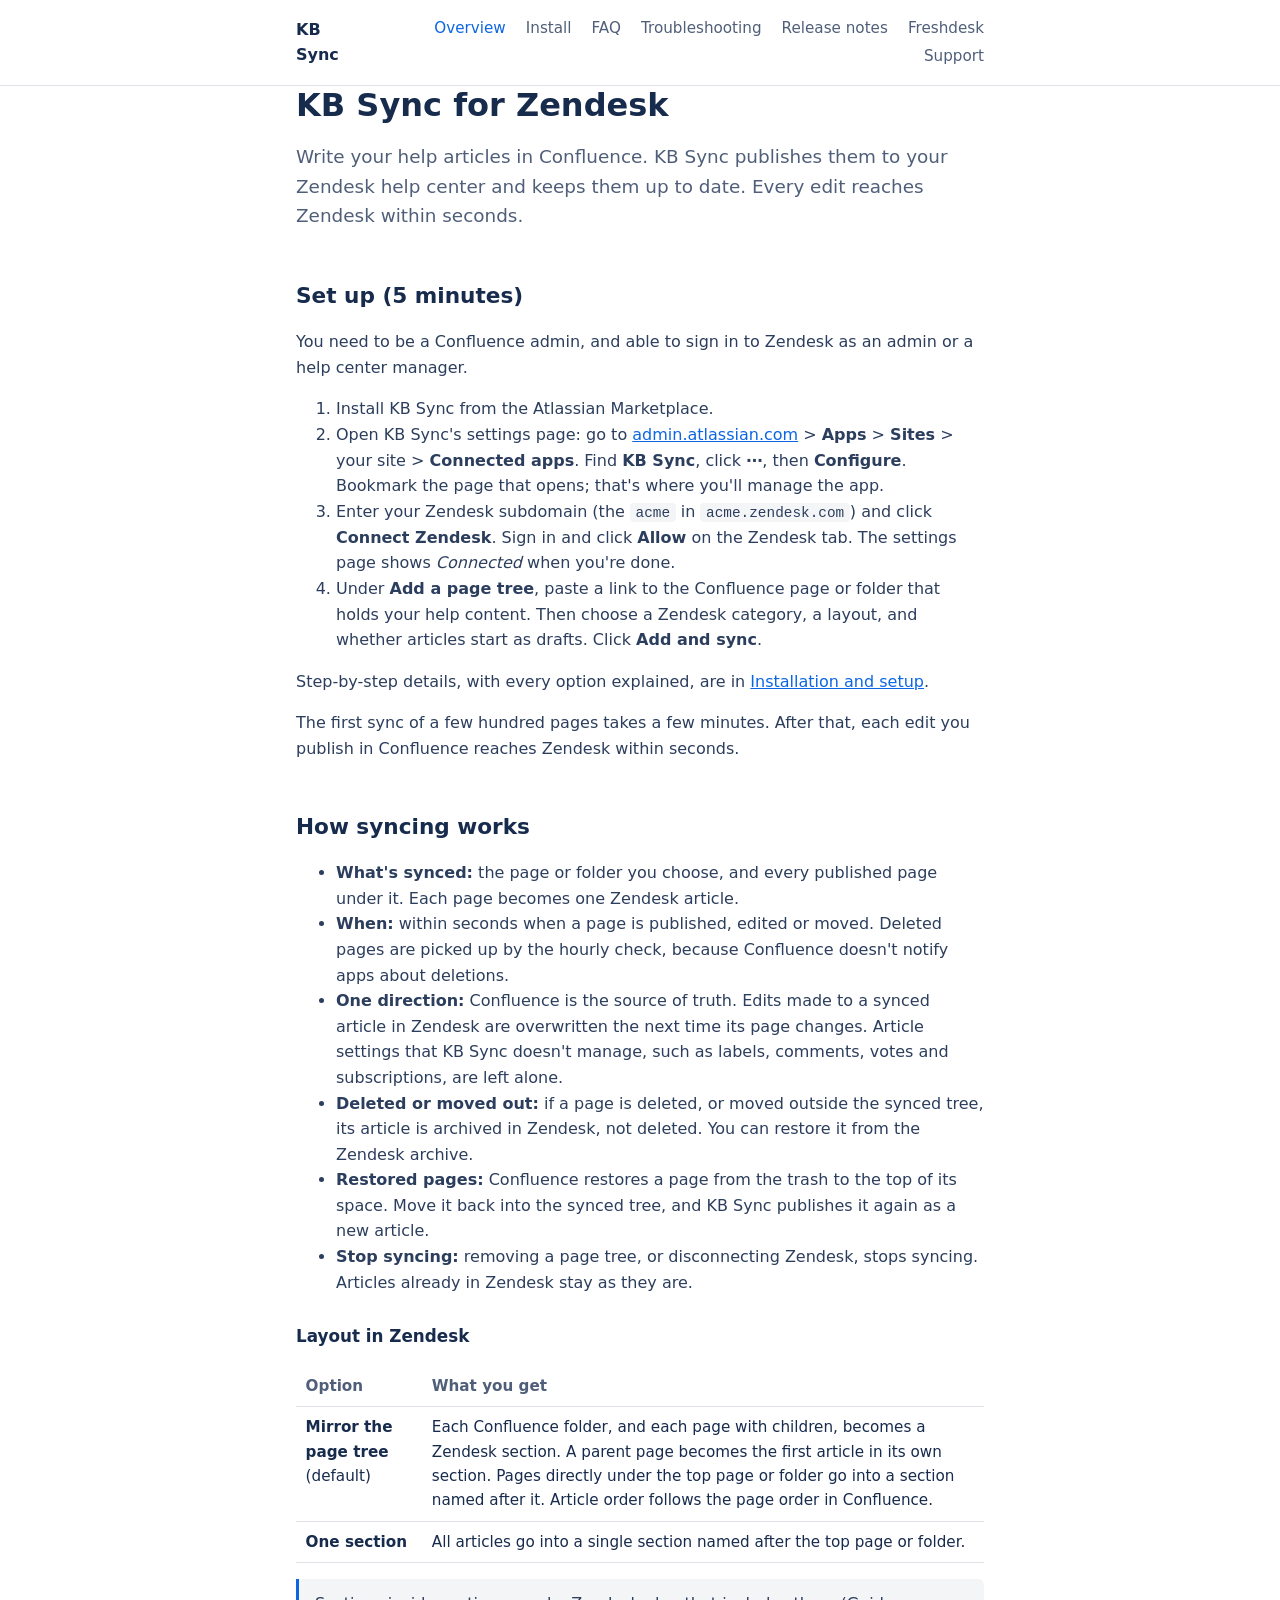
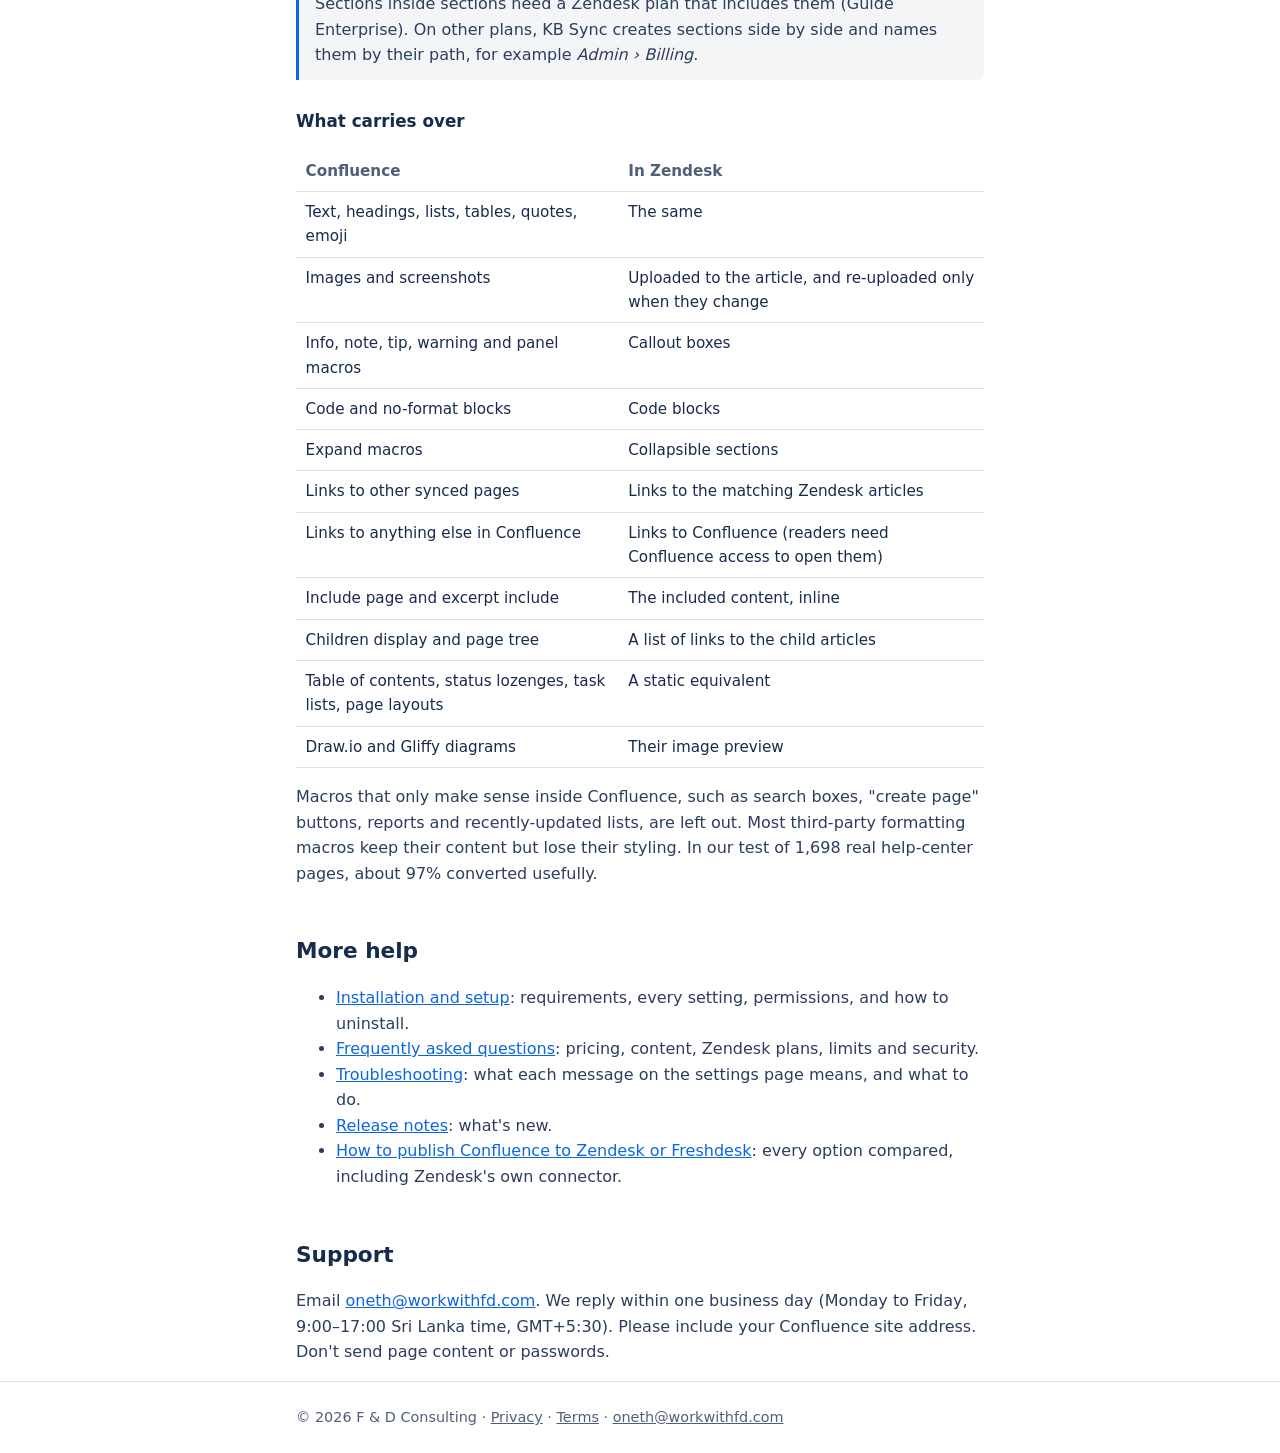
==== commit 19bec696: "Docs: options guide for publishing Confluence to Zendesk or Freshdesk; sitemap Co-Authored-By: Claud" ====
--- a/index.html
+++ b/index.html
@@ -68,6 +68,7 @@
     <li><a href="faq.html">Frequently asked questions</a>: pricing, content, Zendesk plans, limits and security.</li>
     <li><a href="troubleshooting.html">Troubleshooting</a>: what each message on the settings page means, and what to do.</li>
     <li><a href="release-notes.html">Release notes</a>: what's new.</li>
+    <li><a href="confluence-to-help-center.html">How to publish Confluence to Zendesk or Freshdesk</a>: every option compared, including Zendesk's own connector.</li>
   </ul>
 
   <h2 id="support">Support</h2>
